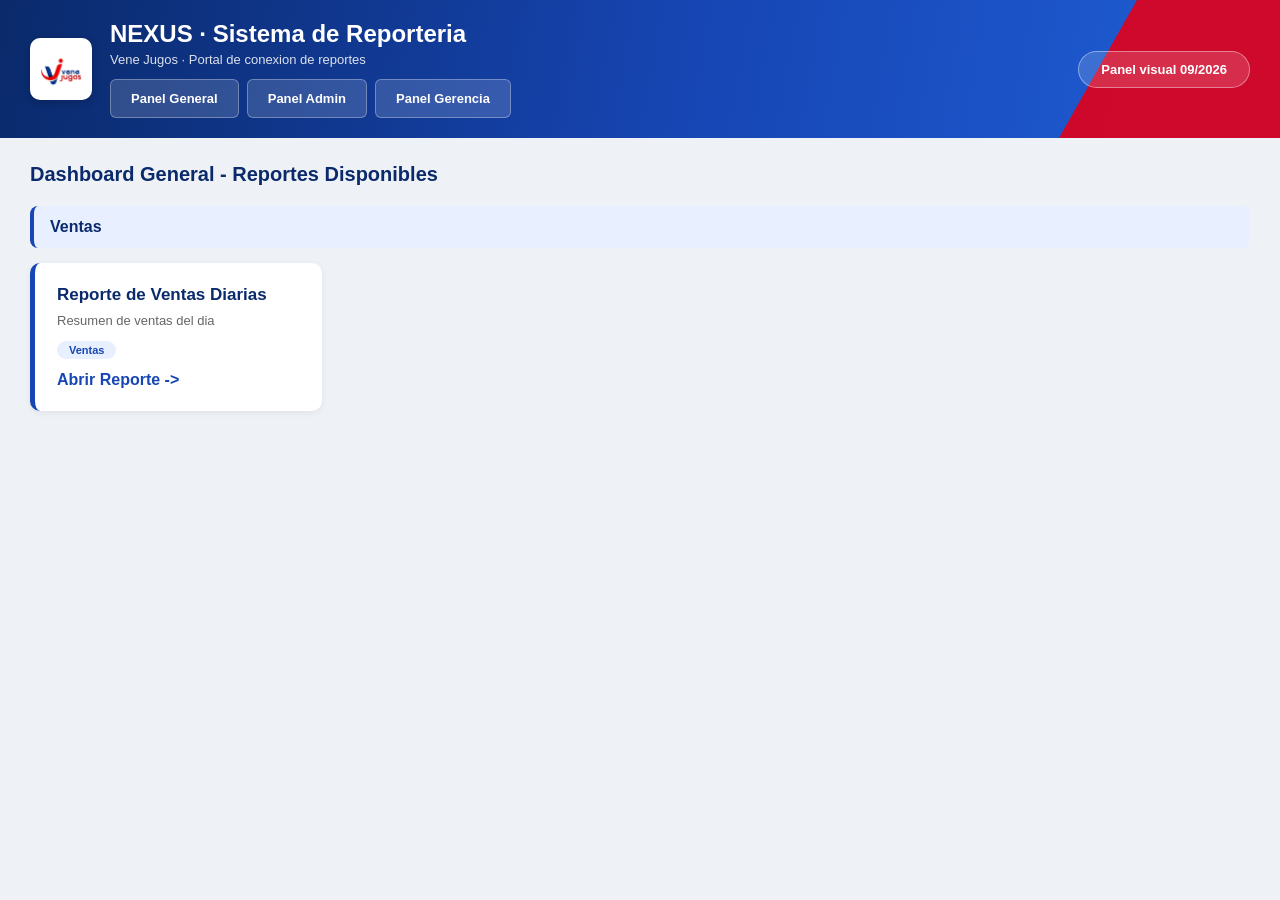
==== index.html @ 29fba436 "Arreglar nombres y restaurar dataset" ====
<!DOCTYPE html>
<html lang="es">
<head>
    <meta charset="UTF-8">
    <meta name="viewport" content="width=device-width, initial-scale=1.0">
    <title>NEXUS - Sistema de Reporteria</title>
    <style>
        * { margin: 0; padding: 0; box-sizing: border-box; }

        body {
            font-family: 'Segoe UI', Tahoma, Geneva, Verdana, sans-serif;
            background: #eef1f5;
            min-height: 100vh;
        }

        .container { max-width: 1400px; margin: 0 auto; padding-bottom: 40px; }

        /* HEADER */
        header {
            background: linear-gradient(100deg, #0a2a6b 0%, #1746b5 55%, #1f5fd6 100%);
            padding: 20px 30px;
            display: flex;
            justify-content: space-between;
            align-items: center;
            position: relative;
            overflow: hidden;
        }
        header::after {
            content: "";
            position: absolute;
            right: 0; top: 0; bottom: 0;
            width: 260px;
            background: #e2001a;
            clip-path: polygon(45% 0, 100% 0, 100% 100%, 15% 100%);
            opacity: 0.9;
        }
        .header-left { display: flex; align-items: center; gap: 18px; z-index: 2; }
        .logo-box {
            background: white;
            border-radius: 10px;
            padding: 8px;
            width: 62px; height: 62px;
            display: flex; align-items: center; justify-content: center;
            box-shadow: 0 2px 8px rgba(0,0,0,0.2);
        }
        .logo-box img { width: 100%; height: 100%; object-fit: contain; }
        .header-titles h1 { color: white; font-size: 24px; font-weight: 700; margin: 0; }
        .header-titles .subtitle { color: rgba(255,255,255,0.85); font-size: 13px; margin-top: 4px; }
        .panel-badge {
            background: rgba(255,255,255,0.15);
            border: 1px solid rgba(255,255,255,0.4);
            color: white;
            padding: 10px 22px;
            border-radius: 25px;
            font-size: 13px;
            font-weight: 600;
            z-index: 2;
            white-space: nowrap;
        }
        .header-nav { display: flex; gap: 8px; z-index: 2; margin-top: 12px; }

        button {
            padding: 11px 20px; border: none; border-radius: 6px;
            cursor: pointer; font-size: 13px; font-weight: 600;
            transition: all 0.25s ease;
        }
        .btn-nav { background: rgba(255,255,255,0.15); color: white; border: 1px solid rgba(255,255,255,0.3); }
        .btn-nav:hover { background: rgba(255,255,255,0.28); }
        .btn-primary { background: #1746b5; color: white; }
        .btn-primary:hover { background: #0f3488; }
        .btn-outline { background: white; color: #1746b5; border: 1px solid #1746b5; }
        .btn-outline:hover { background: #f0f4ff; }
        .btn-danger { background: #e2001a; color: white; }
        .btn-danger:hover { background: #b80016; }
        .btn-success { background: #27ae60; color: white; }
        .btn-success:hover { background: #229954; }
        .btn-small { padding: 6px 12px; font-size: 12px; }
        .btn-logout { background: #e2001a; color: white; display: none; }

        /* MODALES */
        .modal-overlay {
            display: none; position: fixed; inset: 0;
            background: rgba(0,0,0,0.7); z-index: 1000;
            justify-content: center; align-items: center;
        }
        .modal-overlay.active { display: flex; }
        .modal {
            background: white; padding: 40px; border-radius: 12px;
            box-shadow: 0 10px 40px rgba(0,0,0,0.3);
            width: 100%; max-width: 400px;
        }
        .modal h2 { color: #0a2a6b; margin-bottom: 20px; text-align: center; }
        .form-group { margin-bottom: 18px; }
        .form-group label { display: block; margin-bottom: 8px; color: #555; font-weight: 600; font-size: 14px; }
        .form-group input, .form-group select {
            width: 100%; padding: 12px; border: 1px solid #ddd;
            border-radius: 6px; font-size: 14px;
        }
        .form-group input:focus, .form-group select:focus {
            outline: none; border-color: #1746b5;
            box-shadow: 0 0 0 3px rgba(23,70,181,0.1);
        }
        .modal-buttons { display: flex; gap: 10px; margin-top: 25px; }
        .modal-buttons button { flex: 1; }

        /* PANELES */
        .panel { display: none; padding: 25px 30px; }
        .panel.active { display: block; }
        .panel-title { font-size: 20px; color: #0a2a6b; margin-bottom: 20px; font-weight: 700; }

        /* FILTROS KPI */
        .kpi-controls {
            background: white; padding: 18px 20px; border-radius: 10px;
            display: flex; gap: 15px; align-items: flex-end; flex-wrap: wrap;
            box-shadow: 0 2px 6px rgba(0,0,0,0.06); margin-bottom: 22px;
        }
        .kpi-control-group { display: flex; flex-direction: column; gap: 6px; }
        .kpi-control-group label { font-weight: 600; color: #555; font-size: 12px; }
        .kpi-control-group select {
            padding: 10px 15px; border: 1px solid #ddd; border-radius: 6px;
            background: white; cursor: pointer; min-width: 160px;
        }
        .kpi-controls .spacer { flex: 1; }
        .kpi-timestamp { color: #999; font-size: 12px; align-self: center; }

        /* KPI CARDS */
        .kpi-metrics-grid {
            display: grid; grid-template-columns: repeat(4, 1fr);
            gap: 18px; margin-bottom: 22px;
        }
        .kpi-card {
            background: white; border-left: 5px solid #1746b5;
            padding: 20px; border-radius: 10px;
            box-shadow: 0 2px 6px rgba(0,0,0,0.06);
        }
        .kpi-card.red { border-left-color: #e2001a; }
        .kpi-card.yellow { border-left-color: #f4a200; }
        .kpi-card.green { border-left-color: #27ae60; }
        .kpi-label { font-size: 12px; color: #666; margin-bottom: 8px; font-weight: 600; }
        .kpi-value { font-size: 30px; font-weight: 700; color: #0a2a6b; margin-bottom: 8px; }
        .kpi-value small { font-size: 15px; font-weight: 600; color: #888; }
        .kpi-card.red .kpi-value { color: #e2001a; }
        .kpi-card.yellow .kpi-value { color: #f4a200; }
        .kpi-card.green .kpi-value { color: #27ae60; }
        .kpi-progress { width: 100%; height: 6px; background: #eee; border-radius: 3px; margin: 6px 0 12px; overflow: hidden; }
        .kpi-progress-bar { height: 100%; border-radius: 3px; }
        .kpi-detail { font-size: 12px; color: #666; margin: 3px 0; }
        .kpi-detail b { color: #333; }

        /* SECCION BREAKDOWN */
        .section-box {
            background: white; padding: 22px; border-radius: 10px;
            box-shadow: 0 2px 6px rgba(0,0,0,0.06); margin-bottom: 22px;
        }
        .section-box h3 { color: #0a2a6b; margin-bottom: 4px; font-size: 18px; }
        .section-box .section-sub { color: #888; font-size: 12px; margin-bottom: 20px; }
        .breakdown-grid { display: grid; grid-template-columns: repeat(3, 1fr); gap: 18px; }
        .breakdown-card { border-left: 5px solid #1746b5; padding: 18px; background: #f9fafb; border-radius: 8px; }
        .breakdown-card.red { border-left-color: #e2001a; }
        .breakdown-card.yellow { border-left-color: #f4a200; }
        .breakdown-title { font-size: 13px; font-weight: 700; color: #444; margin-bottom: 10px; }
        .breakdown-number { font-size: 26px; font-weight: 700; color: #0a2a6b; }
        .breakdown-card.red .breakdown-number { color: #e2001a; }
        .breakdown-card.yellow .breakdown-number { color: #f4a200; }
        .breakdown-number small { font-size: 13px; color: #888; font-weight: 600; }
        .breakdown-detail { font-size: 12px; color: #666; margin-top: 6px; }

        /* CHARTS */
        .charts-row { display: grid; grid-template-columns: 1fr 1fr; gap: 22px; margin-bottom: 22px; }
        .chart-box { background: white; padding: 22px; border-radius: 10px; box-shadow: 0 2px 6px rgba(0,0,0,0.06); }
        .chart-box h3 { color: #0a2a6b; font-size: 16px; margin-bottom: 4px; }
        .chart-box .chart-sub { color: #888; font-size: 12px; margin-bottom: 16px; }
        .chart-canvas-wrap { position: relative; height: 300px; }

        /* REPORT CARDS */
        .category-section { margin-bottom: 30px; }
        .category-title {
            color: #0a2a6b; padding: 12px 16px; border-radius: 8px;
            margin-bottom: 15px; font-size: 16px; font-weight: 700;
            background: #e8f0ff; border-left: 4px solid #1746b5;
        }
        .reports-grid { display: grid; grid-template-columns: repeat(auto-fill, minmax(260px, 1fr)); gap: 18px; }
        .report-card {
            background: white; border-radius: 10px; padding: 22px;
            box-shadow: 0 2px 6px rgba(0,0,0,0.06); transition: all 0.3s ease;
            border-left: 5px solid #1746b5;
        }
        .report-card:hover { transform: translateY(-4px); box-shadow: 0 8px 16px rgba(0,0,0,0.12); }
        .report-card h3 { color: #0a2a6b; margin-bottom: 8px; font-size: 17px; }
        .report-card p { color: #666; font-size: 13px; margin-bottom: 12px; }
        .report-card .category {
            display: inline-block; background: #e8f0ff; padding: 3px 12px;
            border-radius: 20px; font-size: 11px; color: #1746b5; margin-bottom: 12px; font-weight: 600;
        }
        .report-card a { display: inline-block; color: #1746b5; text-decoration: none; font-weight: 600; }
        .report-card a:hover { color: #e2001a; }

        /* ADMIN FORM & TABLE */
        .tabs { display: flex; gap: 8px; margin-bottom: 25px; border-bottom: 2px solid #e0e0e0; }
        .tab-button {
            padding: 12px 20px; background: none; border: none;
            border-bottom: 3px solid transparent; cursor: pointer;
            font-size: 14px; font-weight: 600; color: #666;
        }
        .tab-button.active { color: #1746b5; border-bottom-color: #1746b5; }
        .tab-content { display: none; }
        .tab-content.active { display: block; }
        .admin-form { background: white; padding: 28px; border-radius: 10px; box-shadow: 0 2px 6px rgba(0,0,0,0.06); }
        .admin-form h3 { color: #0a2a6b; margin-bottom: 20px; font-size: 19px; }
        .form-row { display: grid; grid-template-columns: repeat(auto-fit, minmax(240px, 1fr)); gap: 18px; margin-bottom: 18px; }
        .form-group.full { grid-column: 1 / -1; }
        .reports-table { background: white; border-radius: 10px; overflow: hidden; box-shadow: 0 2px 6px rgba(0,0,0,0.06); }
        table { width: 100%; border-collapse: collapse; }
        th { background: #f8f9fa; padding: 14px; text-align: left; font-weight: 600; color: #333; border-bottom: 2px solid #eee; font-size: 13px; }
        td { padding: 14px; border-bottom: 1px solid #eee; color: #666; font-size: 13px; }
        tr:hover { background: #f8f9fa; }
        .action-buttons { display: flex; gap: 8px; }

        /* ALERT */
        .alert { padding: 14px 18px; border-radius: 6px; margin-bottom: 18px; display: none; }
        .alert.show { display: block; }
        .alert-success { background: #d4edda; color: #155724; border: 1px solid #c3e6cb; }
        .alert-error { background: #f8d7da; color: #721c24; border: 1px solid #f5c6cb; }

        .empty-state { text-align: center; padding: 50px 20px; color: #888; }

        /* RESPONSIVE */
        @media (max-width: 1000px) {
            .kpi-metrics-grid { grid-template-columns: repeat(2, 1fr); }
            .charts-row { grid-template-columns: 1fr; }
            .breakdown-grid { grid-template-columns: 1fr; }
        }
        @media (max-width: 768px) {
            header { flex-direction: column; gap: 15px; align-items: flex-start; }
            header::after { display: none; }
            .kpi-metrics-grid { grid-template-columns: 1fr; }
            .panel { padding: 15px; }
            .header-nav { flex-wrap: wrap; }
        }
    </style>
    <link rel="manifest" href="manifest.json">
    <meta name="theme-color" content="#1d4ed8">
    <link rel="apple-touch-icon" href="icon-180.png">
    <meta name="apple-mobile-web-app-capable" content="yes">
    <meta name="mobile-web-app-capable" content="yes">
    <meta name="apple-mobile-web-app-title" content="NEXUS">
    <meta name="apple-mobile-web-app-status-bar-style" content="default">
</head>
<body>
    <div class="container">
        <!-- HEADER -->
        <header>
            <div class="header-left">
                <div class="logo-box">
                    <img src="[data-uri]" alt="Logo Vene Jugos">
                </div>
                <div class="header-titles">
                    <h1>NEXUS &middot; Sistema de Reporteria</h1>
                    <div class="subtitle">Vene Jugos &middot; Portal de conexion de reportes</div>
                    <div class="header-nav">
                        <button class="btn-nav" id="btnGeneralPanel">Panel General</button>
                        <button class="btn-nav" id="btnAdminLogin">Panel Admin</button>
                        <button class="btn-nav" id="btnGerenciaLogin">Panel Gerencia</button>
                        <button class="btn-logout" id="btnLogout">Cerrar Sesion</button>
                    </div>
                </div>
            </div>
            <div class="panel-badge" id="panelBadge">Panel visual 09/2026</div>
        </header>

        <!-- PANEL GENERAL -->
        <div id="panelGeneral" class="panel active">
            <div class="panel-title">Dashboard General - Reportes Disponibles</div>
            <div id="generalDashboard"></div>
        </div>

        <!-- PANEL ADMINISTRATIVO -->
        <div id="panelAdmin" class="panel">
            <div class="panel-title">Panel Administrativo</div>
            <div id="adminAlert" class="alert"></div>

            <div class="tabs">
                <button class="tab-button active" onclick="switchTab('tabAgregarReporte')">Agregar Reporte</button>
                <button class="tab-button" onclick="switchTab('tabGestionarReportes')">Gestionar Reportes</button>
                <button class="tab-button" onclick="switchTab('tabSync')">Publicar en GitHub</button>
            </div>

            <div id="tabAgregarReporte" class="tab-content active">
                <div class="admin-form">
                    <h3>Agregar Nuevo Reporte</h3>
                    <form id="formAgregarReporte">
                        <div class="form-row">
                            <div class="form-group">
                                <label for="reportNombre">Nombre del Reporte (boton)</label>
                                <input type="text" id="reportNombre" placeholder="Ej: Reporte de Ventas Mensuales" required>
                            </div>
                            <div class="form-group">
                                <label for="reportCategoria">Segmentacion / Categoria</label>
                                <input type="text" id="reportCategoria" placeholder="Ej: Ventas, Finanzas, Operaciones">
                            </div>
                        </div>
                        <div class="form-row">
                            <div class="form-group">
                                <label for="reportUrl">URL / Enlace</label>
                                <input type="url" id="reportUrl" placeholder="https://ejemplo.com/reporte" required>
                            </div>
                            <div class="form-group">
                                <label for="reportAcceso">Nivel de Acceso</label>
                                <select id="reportAcceso" required>
                                    <option value="">Seleccionar...</option>
                                    <option value="publico">Publico</option>
                                    <option value="gerencia">Gerencia</option>
                                    <option value="admin">Admin</option>
                                </select>
                            </div>
                        </div>
                        <div class="form-group full">
                            <label for="reportDescripcion">Descripcion</label>
                            <input type="text" id="reportDescripcion" placeholder="Descripcion breve del reporte">
                        </div>
                        <button type="submit" class="btn-success">Agregar Reporte</button>
                    </form>
                </div>
            </div>

            <div id="tabGestionarReportes" class="tab-content">
                <div class="reports-table">
                    <table id="tablaReportes">
                        <thead>
                            <tr><th>Nombre</th><th>Categoria</th><th>Acceso</th><th>Descripcion</th><th>Acciones</th></tr>
                        </thead>
                        <tbody id="tablaReportesBody"></tbody>
                    </table>
                </div>
            </div>

            <!-- PUBLICAR EN GITHUB -->
            <div id="tabSync" class="tab-content">
                <div class="admin-form">
                    <h3>Publicar en GitHub</h3>
                    <p style="color:#666;font-size:13px;margin-bottom:20px;">
                        Escribe el archivo <code>dataset.json</code> en el repositorio para que todo el equipo vea los reportes actualizados al abrir el portal.
                    </p>

                    <div class="form-row">
                        <div class="form-group">
                            <label for="ghRepo">Repositorio</label>
                            <input type="text" id="ghRepo" placeholder="usuario/repositorio">
                        </div>
                        <div class="form-group">
                            <label for="ghBranch">Rama</label>
                            <input type="text" id="ghBranch" placeholder="main" value="main">
                        </div>
                        <div class="form-group">
                            <label for="ghPath">Ruta del archivo</label>
                            <input type="text" id="ghPath" placeholder="dataset.json" value="dataset.json">
                        </div>
                        <div class="form-group">
                            <label for="ghToken">Token de acceso</label>
                            <input type="password" id="ghToken" placeholder="github_pat_...">
                        </div>
                    </div>

                    <div style="display:flex;gap:10px;flex-wrap:wrap;margin-top:6px;">
                        <button class="btn-primary" onclick="guardarConexion()">Guardar conexion</button>
                        <button class="btn-danger" onclick="publicarAhora()">Publicar dataset.json</button>
                        <button class="btn-outline" onclick="probarConexion()">Probar conexion</button>
                        <button class="btn-outline" onclick="olvidarToken()">Olvidar token</button>
                    </div>

                    <div style="margin-top:20px;padding:16px 18px;background:#0a2a6b;border-radius:8px;">
                        <b id="ghEstado" style="color:#fff;font-family:monospace;font-size:13px;">Sin conexion configurada.</b>
                    </div>

                    <p style="margin-top:18px;color:#666;font-size:12px;line-height:1.6;">
                        Usa un <b>token de acceso personal de alcance fino</b>, limitado a este repositorio y con permiso
                        <b>Contents: Read and write</b>. El token se guarda solo en este navegador y nunca viaja al portal;
                        puedes revocarlo en cualquier momento desde GitHub. Si el repositorio es publico, cualquiera puede ver el
                        <code>dataset.json</code> publicado.
                    </p>
                </div>
            </div>

        </div>

        <!-- PANEL GERENCIA -->
        <div id="panelGerencia" class="panel">
            <div class="panel-title">Panel de Gerencia y Administracion</div>
            <div id="gerenciaAlert" class="alert"></div>
            <div class="tabs">
                <button class="tab-button active" onclick="switchTab('tabReportesGerencia')">Reportes Gerenciales</button>
                <button class="tab-button" onclick="switchTab('tabConfigGerencia')">Configuracion</button>
            </div>
            <div id="tabReportesGerencia" class="tab-content active">
                <div id="gerenciaDashboard"></div>
            </div>
            <div id="tabConfigGerencia" class="tab-content">
                <div class="admin-form">
                    <h3>Configuracion de Contrasenas</h3>
                    <div class="form-group full">
                        <label for="passwordGerencia">Cambiar Contrasena de Gerencia</label>
                        <input type="password" id="passwordGerencia" placeholder="Nueva contrasena">
                    </div>
                    <div class="form-group full">
                        <label for="passwordAdmin">Cambiar Contrasena de Admin</label>
                        <input type="password" id="passwordAdmin" placeholder="Nueva contrasena">
                    </div>
                    <button class="btn-success" onclick="actualizarPasswords()">Guardar Cambios</button>
                </div>
            </div>
        </div>
    </div>

    <!-- MODAL ADMIN -->
    <div id="authModalAdmin" class="modal-overlay">
        <div class="modal">
            <h2>Acceso Panel Administrativo</h2>
            <form onsubmit="autenticarAdmin(event)">
                <div class="form-group">
                    <label for="passAdmin">Contrasena</label>
                    <input type="password" id="passAdmin" placeholder="Ingrese contrasena" required autofocus>
                </div>
                <div class="modal-buttons">
                    <button type="button" class="btn-outline" onclick="cerrarModal('authModalAdmin')">Cancelar</button>
                    <button type="submit" class="btn-primary">Acceder</button>
                </div>
            </form>
        </div>
    </div>

    <!-- MODAL GERENCIA -->
    <div id="authModalGerencia" class="modal-overlay">
        <div class="modal">
            <h2>Acceso Panel de Gerencia</h2>
            <form onsubmit="autenticarGerencia(event)">
                <div class="form-group">
                    <label for="passGerencia">Contrasena</label>
                    <input type="password" id="passGerencia" placeholder="Ingrese contrasena" required autofocus>
                </div>
                <div class="modal-buttons">
                    <button type="button" class="btn-outline" onclick="cerrarModal('authModalGerencia')">Cancelar</button>
                    <button type="submit" class="btn-primary">Acceder</button>
                </div>
            </form>
        </div>
    </div>

    <script>
        const CONFIG = { passwordAdmin: 'Digimarket2026', passwordGerencia: 'Digimarket2026' };
        const REPORTES_DEFAULT = [
            { id: 1, nombre: 'Reporte de Ventas Diarias', categoria: 'Ventas', url: 'https://ejemplo.com/ventas-diarias', acceso: 'publico', descripcion: 'Resumen de ventas del dia' },
            { id: 2, nombre: 'Dashboard de Finanzas', categoria: 'Finanzas', url: 'https://ejemplo.com/finanzas', acceso: 'gerencia', descripcion: 'Estado financiero general' },
            { id: 3, nombre: 'Reporte de Operaciones', categoria: 'Operaciones', url: 'https://ejemplo.com/operaciones', acceso: 'admin', descripcion: 'Detalle operacional' }
        ];

        /* ==========================================================
           PUBLICAR EN GITHUB (dataset.json)
           Los reportes se guardan en un archivo dataset.json dentro del repo.
           - Lectura: cualquier dispositivo carga dataset.json (repo publico, sin token).
           - Escritura: el admin usa un Personal Access Token (fine-grained) con
             permiso Contents: Read and write. El token se guarda SOLO en su navegador.
           Puedes rellenar GH.repo / GH.branch / GH.path una vez y subir el archivo.
           ========================================================== */
        const GH = {
            repo: 'Venejugosserver/NEXUS',   // formato usuario/repositorio
            branch: 'main',
            path: 'dataset.json'
        };

        let reportes = [];
        let usuarioActual = null;
        let ghToken = '';        // token de escritura (solo en el navegador del admin)
        let ghConfigurado = false;

        document.addEventListener('DOMContentLoaded', function() {
            cargarConfiguracion();
            cargarGitHubLocal();
            inicializar();
            document.getElementById('btnGeneralPanel').addEventListener('click', () => mostrarPanel('panelGeneral'));
            document.getElementById('btnAdminLogin').addEventListener('click', () => abrirModal('authModalAdmin'));
            document.getElementById('btnGerenciaLogin').addEventListener('click', () => abrirModal('authModalGerencia'));
            document.getElementById('btnLogout').addEventListener('click', logout);
            document.getElementById('formAgregarReporte').addEventListener('submit', agregarReporte);
        });

        async function inicializar() {
            if (GH.repo) {
                ghConfigurado = true;
                const ok = await cargarDataset();
                if (!ok) cargarReportesLocal();
            } else {
                cargarReportesLocal();
            }
            renderizarPanelGeneral();
            actualizarTimestamp();
            actualizarEstadoGH();
        }

        // ---------- Almacenamiento local (respaldo/cache) ----------
        function cargarReportesLocal() {
            const s = localStorage.getItem('reportes_nexus');
            reportes = s ? JSON.parse(s) : REPORTES_DEFAULT;
            guardarReportesLocal();
        }
        function guardarReportesLocal() { localStorage.setItem('reportes_nexus', JSON.stringify(reportes)); }

        function cargarGitHubLocal() {
            const s = localStorage.getItem('github_nexus');
            if (s) {
                const d = JSON.parse(s);
                if (d.repo) GH.repo = d.repo;
                if (d.branch) GH.branch = d.branch;
                if (d.path) GH.path = d.path;
                if (d.token) ghToken = d.token;
            }
        }
        function guardarGitHubLocal() {
            localStorage.setItem('github_nexus', JSON.stringify({ repo: GH.repo, branch: GH.branch, path: GH.path, token: ghToken }));
        }

        // ---------- Helpers base64 UTF-8 ----------
        function b64EncodeUnicode(str) { return btoa(unescape(encodeURIComponent(str))); }
        function b64DecodeUnicode(str) { return decodeURIComponent(escape(atob(str.replace(/\s/g, '')))); }

        // ---------- Interprete de errores ----------
        function hintDeError(msg) {
            msg = String(msg || '');
            if (/failed to fetch|networkerror|load failed|typeerror/i.test(msg)) {
                if (location.protocol === 'file:') {
                    return 'Estas abriendo el archivo directamente (file://). GitHub bloquea eso. Abrelo desde la direccion web github.io.';
                }
                return 'Error de red. Revisa: (1) tu conexion a internet, (2) desactiva bloqueadores/extensiones o usa una ventana de incognito, (3) que no estes en una red que bloquee GitHub.';
            }
            if (/\b401\b/.test(msg)) return 'Token invalido o vencido. Genera uno nuevo en GitHub.';
            if (/\b403\b/.test(msg)) return 'Sin permiso. El token necesita Contents: Read and write en este repositorio.';
            if (/\b404\b/.test(msg)) return 'No se encontro el repositorio, la rama o la ruta. Revisa que esten escritos igual (mayusculas incluidas).';
            if (/\b409\b|\b422\b/.test(msg)) return 'Conflicto al guardar. Intenta de nuevo.';
            return '';
        }

        let ultimoError = '';

        // ---------- Lectura de dataset.json ----------
        async function cargarDataset() {
            ultimoError = '';
            // Intento 1: API de GitHub (datos siempre frescos)
            try {
                const url = 'https://api.github.com/repos/' + GH.repo + '/contents/' + GH.path + '?ref=' + GH.branch + '&t=' + Date.now();
                const headers = { 'Accept': 'application/vnd.github+json' };
                if (ghToken) headers['Authorization'] = 'Bearer ' + ghToken;
                const resp = await fetch(url, { headers });
                if (resp.status === 404) { reportes = REPORTES_DEFAULT; guardarReportesLocal(); return true; }
                if (!resp.ok) throw new Error('HTTP ' + resp.status);
                const data = await resp.json();
                const parsed = JSON.parse(b64DecodeUnicode(data.content));
                reportes = Array.isArray(parsed) ? parsed : (parsed.reportes || []);
                guardarReportesLocal();
                return true;
            } catch (err) {
                ultimoError = err.message;
                console.error('API GitHub fallo, intentando raw...', err);
            }
            // Intento 2 (respaldo): URL raw publica, sin token
            try {
                const raw = 'https://raw.githubusercontent.com/' + GH.repo + '/' + GH.branch + '/' + GH.path + '?t=' + Date.now();
                const resp = await fetch(raw);
                if (resp.status === 404) { reportes = REPORTES_DEFAULT; guardarReportesLocal(); return true; }
                if (!resp.ok) throw new Error('HTTP ' + resp.status);
                const parsed = await resp.json();
                reportes = Array.isArray(parsed) ? parsed : (parsed.reportes || []);
                guardarReportesLocal();
                ultimoError = '';
                return true;
            } catch (err) {
                ultimoError = err.message;
                console.error('Raw tambien fallo:', err);
                return false;
            }
        }

        // ---------- Obtener SHA actual (necesario para actualizar) ----------
        async function obtenerSha() {
            try {
                const url = 'https://api.github.com/repos/' + GH.repo + '/contents/' + GH.path + '?ref=' + GH.branch + '&t=' + Date.now();
                const resp = await fetch(url, { headers: { 'Authorization': 'Bearer ' + ghToken, 'Accept': 'application/vnd.github+json' } });
                if (resp.status === 404) return null; // no existe todavia
                if (!resp.ok) throw new Error('HTTP ' + resp.status);
                const data = await resp.json();
                return data.sha;
            } catch (err) { return null; }
        }

        // ---------- Publicar dataset.json ----------
        async function publicarDataset() {
            if (!GH.repo || !ghToken) {
                mostrarAlerta('adminAlert', 'Configura el repositorio y el token antes de publicar', 'error');
                return false;
            }
            try {
                const sha = await obtenerSha();
                const body = {
                    message: 'Actualizar dataset.json desde NEXUS - ' + new Date().toLocaleString('es-VE'),
                    content: b64EncodeUnicode(JSON.stringify(reportes, null, 2)),
                    branch: GH.branch
                };
                if (sha) body.sha = sha;
                const resp = await fetch('https://api.github.com/repos/' + GH.repo + '/contents/' + GH.path, {
                    method: 'PUT',
                    headers: { 'Authorization': 'Bearer ' + ghToken, 'Accept': 'application/vnd.github+json', 'Content-Type': 'application/json' },
                    body: JSON.stringify(body)
                });
                if (!resp.ok) {
                    const e = await resp.json().catch(() => ({}));
                    throw new Error('HTTP ' + resp.status + (e.message ? ' - ' + e.message : ''));
                }
                return true;
            } catch (err) {
                console.error('Error al publicar dataset.json:', err);
                const hint = hintDeError(err.message);
                mostrarAlerta('adminAlert', 'No se pudo publicar: ' + err.message + (hint ? '. ' + hint : ''), 'error');
                return false;
            }
        }

        // guardarReportes: guarda local SIEMPRE y publica en GitHub si hay token
        async function guardarReportes() {
            guardarReportesLocal();
            if (ghConfigurado && ghToken) {
                const ok = await publicarDataset();
                if (ok) mostrarAlerta('adminAlert', 'Guardado y publicado en GitHub. Todo el equipo vera el cambio', 'success');
                else mostrarAlerta('adminAlert', 'Guardado local OK, pero fallo la publicacion en GitHub', 'error');
            }
        }
        function cargarConfiguracion() {
            const s = localStorage.getItem('config_nexus');
            if (s) Object.assign(CONFIG, JSON.parse(s));
        }
        function guardarConfiguracion() { localStorage.setItem('config_nexus', JSON.stringify(CONFIG)); }

        function autenticarAdmin(e) {
            e.preventDefault();
            if (document.getElementById('passAdmin').value === CONFIG.passwordAdmin) {
                usuarioActual = 'admin'; cerrarModal('authModalAdmin'); mostrarPanel('panelAdmin');
                renderizarPanelAdmin();
                mostrarAlerta('adminAlert', 'Bienvenido a NEXUS - Panel Administrativo', 'success');
                document.getElementById('passAdmin').value = '';
            } else { mostrarAlerta('adminAlert', 'Contrasena incorrecta', 'error'); }
        }
        function autenticarGerencia(e) {
            e.preventDefault();
            if (document.getElementById('passGerencia').value === CONFIG.passwordGerencia) {
                usuarioActual = 'gerencia'; cerrarModal('authModalGerencia'); mostrarPanel('panelGerencia');
                renderizarPanelGerencia();
                mostrarAlerta('gerenciaAlert', 'Bienvenido a NEXUS - Panel de Gerencia', 'success');
                document.getElementById('passGerencia').value = '';
            } else { mostrarAlerta('gerenciaAlert', 'Contrasena incorrecta', 'error'); }
        }
        function logout() {
            usuarioActual = null;
            document.getElementById('btnLogout').style.display = 'none';
            mostrarPanel('panelGeneral'); renderizarPanelGeneral();
        }

        function mostrarPanel(id) {
            document.querySelectorAll('.panel').forEach(p => p.classList.remove('active'));
            document.getElementById(id).classList.add('active');
            document.getElementById('btnLogout').style.display = (id === 'panelGeneral') ? 'none' : 'inline-block';
            if (id === 'panelGeneral') usuarioActual = null;
        }
        function switchTab(id) {
            const parent = document.getElementById(id).parentElement;
            parent.querySelectorAll('.tab-content').forEach(t => t.classList.remove('active'));
            parent.querySelectorAll('.tab-button').forEach(b => b.classList.remove('active'));
            document.getElementById(id).classList.add('active');
            event.target.classList.add('active');
        }
        function abrirModal(id) { document.getElementById(id).classList.add('active'); }
        function cerrarModal(id) { document.getElementById(id).classList.remove('active'); }
        function mostrarAlerta(id, msg, tipo) {
            const a = document.getElementById(id);
            a.textContent = msg; a.className = 'alert show alert-' + tipo;
            setTimeout(() => a.classList.remove('show'), 3000);
        }
        function actualizarTimestamp() {
            const el = document.getElementById('kpiTimestamp');
            if (el) el.textContent = 'Datos cargados - ' + new Date().toLocaleString('es-VE');
        }

        // ---------- Panel de Publicar en GitHub (UI) ----------
        function actualizarEstadoGH() {
            const badge = document.getElementById('ghEstado');
            if (!badge) return;
            if (location.protocol === 'file:') {
                badge.textContent = 'ATENCION: abriste el archivo local (file://). GitHub no funcionara asi. Abre el portal desde la direccion web github.io.';
                badge.style.color = '#FFB0B0';
                return;
            }
            if (!GH.repo) {
                badge.textContent = 'Sin conexion configurada.';
                badge.style.color = '#ffffff';
            } else if (ghToken) {
                badge.textContent = 'Conectado a ' + GH.repo + ' (' + GH.branch + '/' + GH.path + ') - lectura y escritura';
                badge.style.color = '#7CFC9B';
            } else {
                badge.textContent = 'Conectado a ' + GH.repo + ' - solo lectura (falta token para publicar)';
                badge.style.color = '#FFD37A';
            }
            const r = document.getElementById('ghRepo');
            const b = document.getElementById('ghBranch');
            const p = document.getElementById('ghPath');
            const t = document.getElementById('ghToken');
            if (r) r.value = GH.repo;
            if (b) b.value = GH.branch;
            if (p) p.value = GH.path;
            if (t) t.value = ghToken;
        }

        function guardarConexion() {
            GH.repo = document.getElementById('ghRepo').value.trim();
            GH.branch = document.getElementById('ghBranch').value.trim() || 'main';
            GH.path = document.getElementById('ghPath').value.trim() || 'dataset.json';
            ghToken = document.getElementById('ghToken').value.trim();
            ghConfigurado = !!GH.repo;
            guardarGitHubLocal();
            actualizarEstadoGH();
            mostrarAlerta('adminAlert', 'Conexion guardada en este navegador', 'success');
        }

        function olvidarToken() {
            ghToken = '';
            const t = document.getElementById('ghToken');
            if (t) t.value = '';
            guardarGitHubLocal();
            actualizarEstadoGH();
            mostrarAlerta('adminAlert', 'Token eliminado de este navegador', 'success');
        }

        async function probarConexion() {
            guardarConexion();
            if (!GH.repo) { mostrarAlerta('adminAlert', 'Ingresa el repositorio (usuario/repositorio)', 'error'); return; }
            const ok = await cargarDataset();
            if (ok) {
                actualizarTablaReportes(); renderizarPanelGeneral();
                mostrarAlerta('adminAlert', 'Conexion OK. Se cargaron ' + reportes.length + ' reportes desde GitHub', 'success');
            } else {
                const hint = hintDeError(ultimoError);
                mostrarAlerta('adminAlert', 'No se pudo conectar (' + (ultimoError || 'error desconocido') + ')' + (hint ? '. ' + hint : ''), 'error');
            }
        }

        async function publicarAhora() {
            if (!GH.repo || !ghToken) { mostrarAlerta('adminAlert', 'Configura repositorio y token antes de publicar', 'error'); return; }
            guardarConexion();
            const ok = await publicarDataset();
            if (ok) mostrarAlerta('adminAlert', 'dataset.json publicado. Todo el equipo vera el mes actualizado', 'success');
        }

        function renderizarPanelGeneral() {
            const pub = reportes.filter(r => r.acceso === 'publico');
            document.getElementById('generalDashboard').innerHTML = generarHTML(pub) || '<div class="empty-state">No hay reportes publicos disponibles</div>';
        }
        function renderizarPanelAdmin() { renderizarPanelGeneral(); actualizarTablaReportes(); actualizarTimestamp(); actualizarEstadoGH(); }
        function renderizarPanelGerencia() {
            const g = reportes.filter(r => r.acceso === 'publico' || r.acceso === 'gerencia');
            document.getElementById('gerenciaDashboard').innerHTML = generarHTML(g) || '<div class="empty-state">No hay reportes disponibles</div>';
        }
        function generarHTML(lista) {
            const grupos = {};
            lista.forEach(r => { const c = r.categoria || 'Otros'; (grupos[c] = grupos[c] || []).push(r); });
            let html = '';
            Object.entries(grupos).forEach(([cat, items]) => {
                html += '<div class="category-section"><div class="category-title">' + cat + '</div><div class="reports-grid">';
                items.forEach(r => {
                    html += '<div class="report-card"><h3>' + r.nombre + '</h3><p>' + (r.descripcion || 'Sin descripcion') + '</p><span class="category">' + r.categoria + '</span><br><a href="' + r.url + '" target="_blank">Abrir Reporte -&gt;</a></div>';
                });
                html += '</div></div>';
            });
            return html;
        }
        function actualizarTablaReportes() {
            const tb = document.getElementById('tablaReportesBody');
            tb.innerHTML = '';
            reportes.forEach(r => {
                const tr = document.createElement('tr');
                tr.innerHTML = '<td><strong>' + r.nombre + '</strong></td><td>' + r.categoria + '</td><td><span class="category">' + r.acceso + '</span></td><td>' + r.descripcion + '</td><td><div class="action-buttons"><button class="btn-primary btn-small" onclick="editarReporte(' + r.id + ')">Editar</button><button class="btn-danger btn-small" onclick="eliminarReporte(' + r.id + ')">Eliminar</button></div></td>';
                tb.appendChild(tr);
            });
        }
        function agregarReporte(e) {
            e.preventDefault();
            reportes.push({
                id: Date.now(),
                nombre: document.getElementById('reportNombre').value,
                categoria: document.getElementById('reportCategoria').value,
                url: document.getElementById('reportUrl').value,
                acceso: document.getElementById('reportAcceso').value,
                descripcion: document.getElementById('reportDescripcion').value
            });
            guardarReportes();
            document.getElementById('formAgregarReporte').reset();
            mostrarAlerta('adminAlert', 'Reporte agregado exitosamente', 'success');
            actualizarTablaReportes(); renderizarPanelGeneral();
        }
        function editarReporte(id) {
            const r = reportes.find(x => x.id === id);
            if (!r) return;
            document.getElementById('reportNombre').value = r.nombre;
            document.getElementById('reportCategoria').value = r.categoria;
            document.getElementById('reportUrl').value = r.url;
            document.getElementById('reportAcceso').value = r.acceso;
            document.getElementById('reportDescripcion').value = r.descripcion;
            reportes = reportes.filter(x => x.id !== id);
            guardarReportes(); actualizarTablaReportes();
            switchTabDirect('tabAgregarReporte');
        }
        function switchTabDirect(id) {
            const parent = document.getElementById(id).parentElement;
            parent.querySelectorAll('.tab-content').forEach(t => t.classList.remove('active'));
            parent.querySelectorAll('.tab-button').forEach(b => b.classList.remove('active'));
            document.getElementById(id).classList.add('active');
            parent.querySelector('.tab-button').classList.add('active');
        }
        function eliminarReporte(id) {
            if (!confirm('Esta seguro de eliminar este reporte?')) return;
            reportes = reportes.filter(r => r.id !== id);
            guardarReportes();
            mostrarAlerta('adminAlert', 'Reporte eliminado', 'success');
            actualizarTablaReportes(); renderizarPanelGeneral();
        }
        function actualizarPasswords() {
            const g = document.getElementById('passwordGerencia').value;
            const a = document.getElementById('passwordAdmin').value;
            if (g) CONFIG.passwordGerencia = g;
            if (a) CONFIG.passwordAdmin = a;
            guardarConfiguracion();
            document.getElementById('passwordGerencia').value = '';
            document.getElementById('passwordAdmin').value = '';
            mostrarAlerta('gerenciaAlert', 'Contrasenas actualizadas', 'success');
        }
        function aplicarFiltrosKPI() {
            mostrarAlerta('adminAlert', 'Filtros aplicados: Zona ' + document.getElementById('kpiZona').value + ' - Vendedor ' + document.getElementById('kpiVendedor').value, 'success');
        }
        function verResumenKPI() {
            alert('RESUMEN KPI\n\nActivacion: 56,9%\nKilos del foco: 5.089,5 kg\nProyeccion: 7.997,8 kg\nCumplimiento: 41,3%');
        }
        function exportarPDF() { window.print(); }

    </script>
<script>
  if ('serviceWorker' in navigator) {
    window.addEventListener('load', () => navigator.serviceWorker.register('sw.js'));
  }
</script>
</body>
</html>
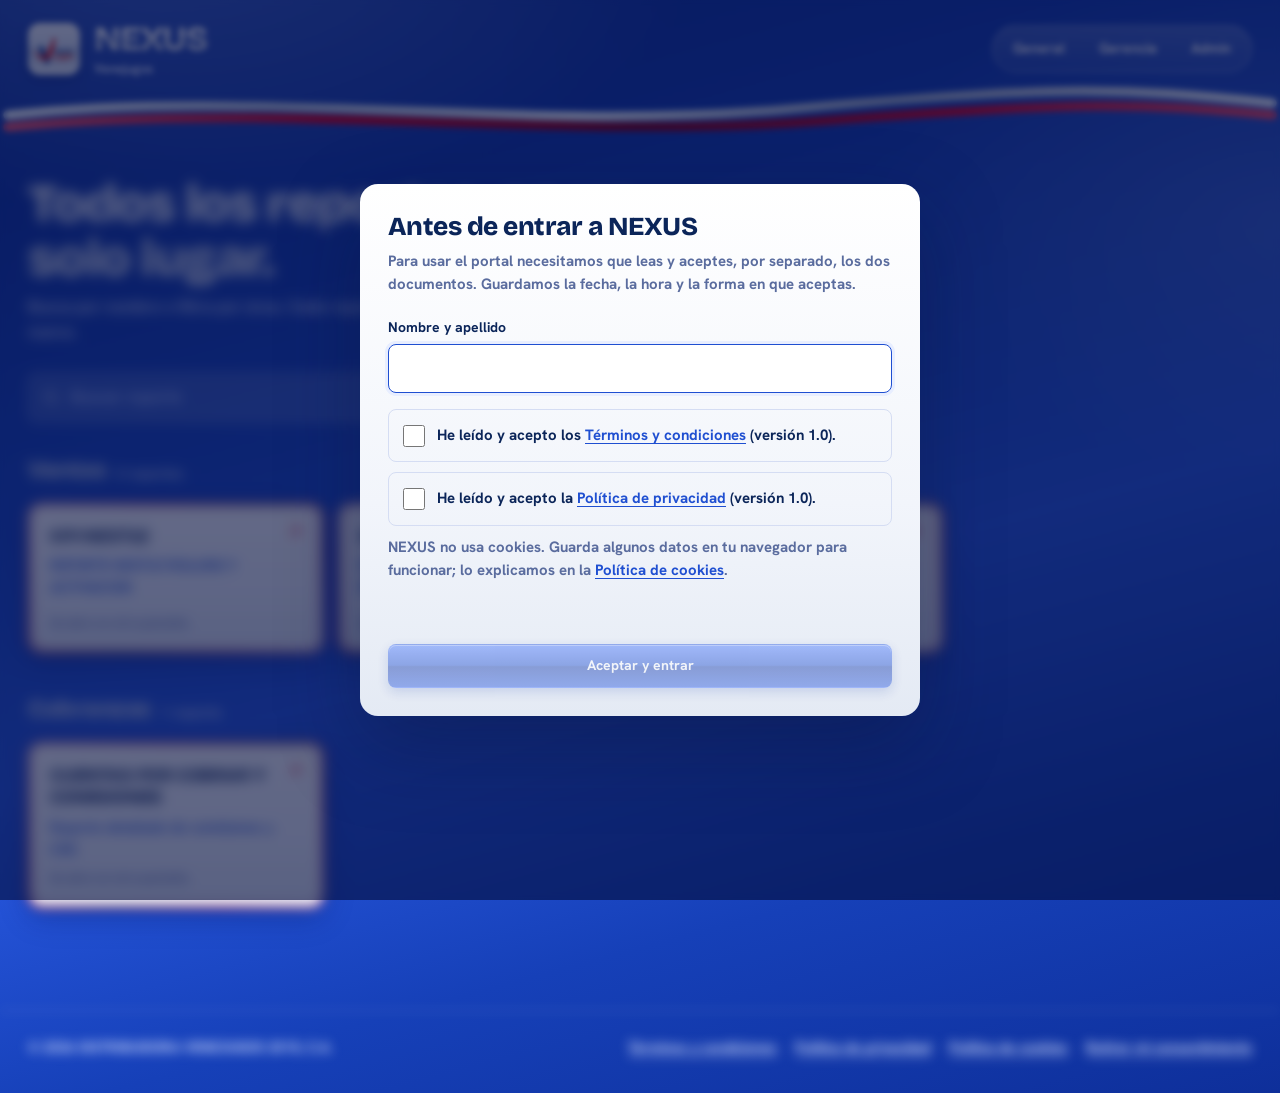
==== commit d956f925: "Add files via upload" ====
--- a/index.html
+++ b/index.html
@@ -1,855 +1,273 @@
 <!DOCTYPE html>
 <html lang="es">
 <head>
-    <meta charset="UTF-8">
-    <meta name="viewport" content="width=device-width, initial-scale=1.0">
-    <title>NEXUS - Sistema de Reporteria</title>
-    <style>
-        * { margin: 0; padding: 0; box-sizing: border-box; }
-
-        body {
-            font-family: 'Segoe UI', Tahoma, Geneva, Verdana, sans-serif;
-            background: #eef1f5;
-            min-height: 100vh;
-        }
-
-        .container { max-width: 1400px; margin: 0 auto; padding-bottom: 40px; }
-
-        /* HEADER */
-        header {
-            background: linear-gradient(100deg, #0a2a6b 0%, #1746b5 55%, #1f5fd6 100%);
-            padding: 20px 30px;
-            display: flex;
-            justify-content: space-between;
-            align-items: center;
-            position: relative;
-            overflow: hidden;
-        }
-        header::after {
-            content: "";
-            position: absolute;
-            right: 0; top: 0; bottom: 0;
-            width: 260px;
-            background: #e2001a;
-            clip-path: polygon(45% 0, 100% 0, 100% 100%, 15% 100%);
-            opacity: 0.9;
-        }
-        .header-left { display: flex; align-items: center; gap: 18px; z-index: 2; }
-        .logo-box {
-            background: white;
-            border-radius: 10px;
-            padding: 8px;
-            width: 62px; height: 62px;
-            display: flex; align-items: center; justify-content: center;
-            box-shadow: 0 2px 8px rgba(0,0,0,0.2);
-        }
-        .logo-box img { width: 100%; height: 100%; object-fit: contain; }
-        .header-titles h1 { color: white; font-size: 24px; font-weight: 700; margin: 0; }
-        .header-titles .subtitle { color: rgba(255,255,255,0.85); font-size: 13px; margin-top: 4px; }
-        .panel-badge {
-            background: rgba(255,255,255,0.15);
-            border: 1px solid rgba(255,255,255,0.4);
-            color: white;
-            padding: 10px 22px;
-            border-radius: 25px;
-            font-size: 13px;
-            font-weight: 600;
-            z-index: 2;
-            white-space: nowrap;
-        }
-        .header-nav { display: flex; gap: 8px; z-index: 2; margin-top: 12px; }
-
-        button {
-            padding: 11px 20px; border: none; border-radius: 6px;
-            cursor: pointer; font-size: 13px; font-weight: 600;
-            transition: all 0.25s ease;
-        }
-        .btn-nav { background: rgba(255,255,255,0.15); color: white; border: 1px solid rgba(255,255,255,0.3); }
-        .btn-nav:hover { background: rgba(255,255,255,0.28); }
-        .btn-primary { background: #1746b5; color: white; }
-        .btn-primary:hover { background: #0f3488; }
-        .btn-outline { background: white; color: #1746b5; border: 1px solid #1746b5; }
-        .btn-outline:hover { background: #f0f4ff; }
-        .btn-danger { background: #e2001a; color: white; }
-        .btn-danger:hover { background: #b80016; }
-        .btn-success { background: #27ae60; color: white; }
-        .btn-success:hover { background: #229954; }
-        .btn-small { padding: 6px 12px; font-size: 12px; }
-        .btn-logout { background: #e2001a; color: white; display: none; }
-
-        /* MODALES */
-        .modal-overlay {
-            display: none; position: fixed; inset: 0;
-            background: rgba(0,0,0,0.7); z-index: 1000;
-            justify-content: center; align-items: center;
-        }
-        .modal-overlay.active { display: flex; }
-        .modal {
-            background: white; padding: 40px; border-radius: 12px;
-            box-shadow: 0 10px 40px rgba(0,0,0,0.3);
-            width: 100%; max-width: 400px;
-        }
-        .modal h2 { color: #0a2a6b; margin-bottom: 20px; text-align: center; }
-        .form-group { margin-bottom: 18px; }
-        .form-group label { display: block; margin-bottom: 8px; color: #555; font-weight: 600; font-size: 14px; }
-        .form-group input, .form-group select {
-            width: 100%; padding: 12px; border: 1px solid #ddd;
-            border-radius: 6px; font-size: 14px;
-        }
-        .form-group input:focus, .form-group select:focus {
-            outline: none; border-color: #1746b5;
-            box-shadow: 0 0 0 3px rgba(23,70,181,0.1);
-        }
-        .modal-buttons { display: flex; gap: 10px; margin-top: 25px; }
-        .modal-buttons button { flex: 1; }
-
-        /* PANELES */
-        .panel { display: none; padding: 25px 30px; }
-        .panel.active { display: block; }
-        .panel-title { font-size: 20px; color: #0a2a6b; margin-bottom: 20px; font-weight: 700; }
-
-        /* FILTROS KPI */
-        .kpi-controls {
-            background: white; padding: 18px 20px; border-radius: 10px;
-            display: flex; gap: 15px; align-items: flex-end; flex-wrap: wrap;
-            box-shadow: 0 2px 6px rgba(0,0,0,0.06); margin-bottom: 22px;
-        }
-        .kpi-control-group { display: flex; flex-direction: column; gap: 6px; }
-        .kpi-control-group label { font-weight: 600; color: #555; font-size: 12px; }
-        .kpi-control-group select {
-            padding: 10px 15px; border: 1px solid #ddd; border-radius: 6px;
-            background: white; cursor: pointer; min-width: 160px;
-        }
-        .kpi-controls .spacer { flex: 1; }
-        .kpi-timestamp { color: #999; font-size: 12px; align-self: center; }
-
-        /* KPI CARDS */
-        .kpi-metrics-grid {
-            display: grid; grid-template-columns: repeat(4, 1fr);
-            gap: 18px; margin-bottom: 22px;
-        }
-        .kpi-card {
-            background: white; border-left: 5px solid #1746b5;
-            padding: 20px; border-radius: 10px;
-            box-shadow: 0 2px 6px rgba(0,0,0,0.06);
-        }
-        .kpi-card.red { border-left-color: #e2001a; }
-        .kpi-card.yellow { border-left-color: #f4a200; }
-        .kpi-card.green { border-left-color: #27ae60; }
-        .kpi-label { font-size: 12px; color: #666; margin-bottom: 8px; font-weight: 600; }
-        .kpi-value { font-size: 30px; font-weight: 700; color: #0a2a6b; margin-bottom: 8px; }
-        .kpi-value small { font-size: 15px; font-weight: 600; color: #888; }
-        .kpi-card.red .kpi-value { color: #e2001a; }
-        .kpi-card.yellow .kpi-value { color: #f4a200; }
-        .kpi-card.green .kpi-value { color: #27ae60; }
-        .kpi-progress { width: 100%; height: 6px; background: #eee; border-radius: 3px; margin: 6px 0 12px; overflow: hidden; }
-        .kpi-progress-bar { height: 100%; border-radius: 3px; }
-        .kpi-detail { font-size: 12px; color: #666; margin: 3px 0; }
-        .kpi-detail b { color: #333; }
-
-        /* SECCION BREAKDOWN */
-        .section-box {
-            background: white; padding: 22px; border-radius: 10px;
-            box-shadow: 0 2px 6px rgba(0,0,0,0.06); margin-bottom: 22px;
-        }
-        .section-box h3 { color: #0a2a6b; margin-bottom: 4px; font-size: 18px; }
-        .section-box .section-sub { color: #888; font-size: 12px; margin-bottom: 20px; }
-        .breakdown-grid { display: grid; grid-template-columns: repeat(3, 1fr); gap: 18px; }
-        .breakdown-card { border-left: 5px solid #1746b5; padding: 18px; background: #f9fafb; border-radius: 8px; }
-        .breakdown-card.red { border-left-color: #e2001a; }
-        .breakdown-card.yellow { border-left-color: #f4a200; }
-        .breakdown-title { font-size: 13px; font-weight: 700; color: #444; margin-bottom: 10px; }
-        .breakdown-number { font-size: 26px; font-weight: 700; color: #0a2a6b; }
-        .breakdown-card.red .breakdown-number { color: #e2001a; }
-        .breakdown-card.yellow .breakdown-number { color: #f4a200; }
-        .breakdown-number small { font-size: 13px; color: #888; font-weight: 600; }
-        .breakdown-detail { font-size: 12px; color: #666; margin-top: 6px; }
-
-        /* CHARTS */
-        .charts-row { display: grid; grid-template-columns: 1fr 1fr; gap: 22px; margin-bottom: 22px; }
-        .chart-box { background: white; padding: 22px; border-radius: 10px; box-shadow: 0 2px 6px rgba(0,0,0,0.06); }
-        .chart-box h3 { color: #0a2a6b; font-size: 16px; margin-bottom: 4px; }
-        .chart-box .chart-sub { color: #888; font-size: 12px; margin-bottom: 16px; }
-        .chart-canvas-wrap { position: relative; height: 300px; }
-
-        /* REPORT CARDS */
-        .category-section { margin-bottom: 30px; }
-        .category-title {
-            color: #0a2a6b; padding: 12px 16px; border-radius: 8px;
-            margin-bottom: 15px; font-size: 16px; font-weight: 700;
-            background: #e8f0ff; border-left: 4px solid #1746b5;
-        }
-        .reports-grid { display: grid; grid-template-columns: repeat(auto-fill, minmax(260px, 1fr)); gap: 18px; }
-        .report-card {
-            background: white; border-radius: 10px; padding: 22px;
-            box-shadow: 0 2px 6px rgba(0,0,0,0.06); transition: all 0.3s ease;
-            border-left: 5px solid #1746b5;
-        }
-        .report-card:hover { transform: translateY(-4px); box-shadow: 0 8px 16px rgba(0,0,0,0.12); }
-        .report-card h3 { color: #0a2a6b; margin-bottom: 8px; font-size: 17px; }
-        .report-card p { color: #666; font-size: 13px; margin-bottom: 12px; }
-        .report-card .category {
-            display: inline-block; background: #e8f0ff; padding: 3px 12px;
-            border-radius: 20px; font-size: 11px; color: #1746b5; margin-bottom: 12px; font-weight: 600;
-        }
-        .report-card a { display: inline-block; color: #1746b5; text-decoration: none; font-weight: 600; }
-        .report-card a:hover { color: #e2001a; }
-
-        /* ADMIN FORM & TABLE */
-        .tabs { display: flex; gap: 8px; margin-bottom: 25px; border-bottom: 2px solid #e0e0e0; }
-        .tab-button {
-            padding: 12px 20px; background: none; border: none;
-            border-bottom: 3px solid transparent; cursor: pointer;
-            font-size: 14px; font-weight: 600; color: #666;
-        }
-        .tab-button.active { color: #1746b5; border-bottom-color: #1746b5; }
-        .tab-content { display: none; }
-        .tab-content.active { display: block; }
-        .admin-form { background: white; padding: 28px; border-radius: 10px; box-shadow: 0 2px 6px rgba(0,0,0,0.06); }
-        .admin-form h3 { color: #0a2a6b; margin-bottom: 20px; font-size: 19px; }
-        .form-row { display: grid; grid-template-columns: repeat(auto-fit, minmax(240px, 1fr)); gap: 18px; margin-bottom: 18px; }
-        .form-group.full { grid-column: 1 / -1; }
-        .reports-table { background: white; border-radius: 10px; overflow: hidden; box-shadow: 0 2px 6px rgba(0,0,0,0.06); }
-        table { width: 100%; border-collapse: collapse; }
-        th { background: #f8f9fa; padding: 14px; text-align: left; font-weight: 600; color: #333; border-bottom: 2px solid #eee; font-size: 13px; }
-        td { padding: 14px; border-bottom: 1px solid #eee; color: #666; font-size: 13px; }
-        tr:hover { background: #f8f9fa; }
-        .action-buttons { display: flex; gap: 8px; }
-
-        /* ALERT */
-        .alert { padding: 14px 18px; border-radius: 6px; margin-bottom: 18px; display: none; }
-        .alert.show { display: block; }
-        .alert-success { background: #d4edda; color: #155724; border: 1px solid #c3e6cb; }
-        .alert-error { background: #f8d7da; color: #721c24; border: 1px solid #f5c6cb; }
-
-        .empty-state { text-align: center; padding: 50px 20px; color: #888; }
-
-        /* RESPONSIVE */
-        @media (max-width: 1000px) {
-            .kpi-metrics-grid { grid-template-columns: repeat(2, 1fr); }
-            .charts-row { grid-template-columns: 1fr; }
-            .breakdown-grid { grid-template-columns: 1fr; }
-        }
-        @media (max-width: 768px) {
-            header { flex-direction: column; gap: 15px; align-items: flex-start; }
-            header::after { display: none; }
-            .kpi-metrics-grid { grid-template-columns: 1fr; }
-            .panel { padding: 15px; }
-            .header-nav { flex-wrap: wrap; }
-        }
-    </style>
-    <link rel="manifest" href="manifest.json">
-    <meta name="theme-color" content="#1d4ed8">
-    <link rel="apple-touch-icon" href="icon-180.png">
-    <meta name="apple-mobile-web-app-capable" content="yes">
-    <meta name="mobile-web-app-capable" content="yes">
-    <meta name="apple-mobile-web-app-title" content="NEXUS">
-    <meta name="apple-mobile-web-app-status-bar-style" content="default">
+  <meta charset="UTF-8">
+  <meta name="viewport" content="width=device-width, initial-scale=1, viewport-fit=cover">
+  <meta http-equiv="Content-Security-Policy" content="default-src 'self'; script-src 'self'; style-src 'self' 'unsafe-inline'; img-src 'self' data:; font-src 'self'; connect-src 'self' https://api.github.com https://raw.githubusercontent.com https://script.google.com https://script.googleusercontent.com; object-src 'none'; base-uri 'self'; form-action 'self'">
+  <meta name="referrer" content="strict-origin-when-cross-origin">
+  <title>NEXUS · Reportes de Venejugos</title>
+  <meta name="description" content="Portal interno de reportes de Venejugos.">
+  <link rel="preload" href="./bricolage.woff2" as="font" type="font/woff2" crossorigin>
+  <link rel="stylesheet" href="nexus.css">
+  <link rel="icon" href="icon-192.png">
+  <link rel="manifest" href="manifest.json">
+  <meta name="theme-color" content="#1a4fe8">
+  <link rel="apple-touch-icon" href="icon-180.png">
+  <meta name="apple-mobile-web-app-capable" content="yes">
+  <meta name="mobile-web-app-capable" content="yes">
+  <meta name="apple-mobile-web-app-title" content="NEXUS">
+  <meta name="apple-mobile-web-app-status-bar-style" content="black-translucent">
 </head>
-<body>
-    <div class="container">
-        <!-- HEADER -->
-        <header>
-            <div class="header-left">
-                <div class="logo-box">
-                    <img src="[data-uri]" alt="Logo Vene Jugos">
-                </div>
-                <div class="header-titles">
-                    <h1>NEXUS &middot; Sistema de Reporteria</h1>
-                    <div class="subtitle">Vene Jugos &middot; Portal de conexion de reportes</div>
-                    <div class="header-nav">
-                        <button class="btn-nav" id="btnGeneralPanel">Panel General</button>
-                        <button class="btn-nav" id="btnAdminLogin">Panel Admin</button>
-                        <button class="btn-nav" id="btnGerenciaLogin">Panel Gerencia</button>
-                        <button class="btn-logout" id="btnLogout">Cerrar Sesion</button>
-                    </div>
-                </div>
+<body class="entra bloqueado">
+  <a class="saltar" href="#contenido">Saltar al contenido</a>
+
+  <header class="masthead">
+    <a class="marca" href="#general" aria-label="NEXUS, inicio">
+      <img src="logo-venejugos.png" alt="Venejugos" width="52" height="52">
+      <span class="marca-texto">
+        <span class="wordmark">NEXUS</span>
+        <span class="marca-sub">Venejugos</span>
+      </span>
+    </a>
+    <span class="espacio"></span>
+    <nav class="segmentos" aria-label="Paneles">
+      <a href="#general" data-ruta="general">General</a>
+      <a href="#gerencia" data-ruta="gerencia">Gerencia</a>
+      <a href="#admin" data-ruta="admin">Admin</a>
+    </nav>
+  </header>
+  <svg class="cinta" viewBox="0 0 1280 60" aria-hidden="true" focusable="false">
+    <defs>
+      <linearGradient id="metal-plata" gradientUnits="userSpaceOnUse" x1="0" y1="0" x2="1280" y2="0"><stop offset="0" stop-color="#ffffff"/><stop offset=".22" stop-color="#c3cde2"/><stop offset=".45" stop-color="#ffffff"/><stop offset=".7" stop-color="#a9b6cf"/><stop offset="1" stop-color="#ffffff"/></linearGradient>
+      <linearGradient id="metal-rojo" gradientUnits="userSpaceOnUse" x1="0" y1="0" x2="1280" y2="0"><stop offset="0" stop-color="#ff5a6e"/><stop offset=".25" stop-color="#e2001a"/><stop offset=".5" stop-color="#8f0011"/><stop offset=".75" stop-color="#e2001a"/><stop offset="1" stop-color="#ff4d63"/></linearGradient>
+    </defs>
+    <path class="c-azul" pathLength="1600" d="M8 34 C 260 6, 520 52, 790 28 S 1120 6, 1272 22"/>
+    <path class="c-rojo" pathLength="1600" d="M8 46 C 280 20, 560 60, 820 40 S 1140 22, 1272 34"/>
+  </svg>
+
+  <main id="contenido" tabindex="-1">
+
+    <!-- PANEL GENERAL -->
+    <section class="panel" id="panel-general" data-panel="general" aria-labelledby="t-general">
+      <h1 class="titular" id="t-general">Todos los reportes, en un solo lugar.</h1>
+      <p class="bajada">Busca por nombre o filtra por área. Cada reporte se abre en una pestaña nueva.</p>
+      <div class="barra">
+        <div class="buscador">
+          <svg width="18" height="18" viewBox="0 0 24 24" fill="none" stroke="currentColor" stroke-width="2" aria-hidden="true"><circle cx="11" cy="11" r="7"/><path d="m20 20-3.5-3.5"/></svg>
+          <label class="visually-hidden" for="buscarGeneral">Buscar reporte</label>
+          <input type="search" id="buscarGeneral" data-buscar="general" placeholder="Buscar reporte" autocomplete="off">
+        </div>
+        <div class="chips" data-chips="general" role="group" aria-label="Filtrar por área"></div>
+      </div>
+      <div data-lista="general" aria-live="polite"></div>
+    </section>
+
+    <!-- PANEL GERENCIA -->
+    <section class="panel" id="panel-gerencia" data-panel="gerencia" aria-labelledby="t-gerencia" hidden>
+      <h1 class="titular" id="t-gerencia">Reportes de gerencia</h1>
+      <p class="bajada">Incluye los reportes públicos y los de acceso gerencial.</p>
+      <div class="pestanas" role="tablist" aria-label="Secciones de gerencia">
+        <button role="tab" aria-selected="true" aria-controls="tab-g-reportes" id="b-g-reportes">Reportes</button>
+        <button role="tab" aria-selected="false" aria-controls="tab-g-claves" id="b-g-claves" tabindex="-1">Contraseñas</button>
+      </div>
+      <div role="tabpanel" id="tab-g-reportes" aria-labelledby="b-g-reportes">
+        <div class="barra">
+          <div class="buscador">
+            <svg width="18" height="18" viewBox="0 0 24 24" fill="none" stroke="currentColor" stroke-width="2" aria-hidden="true"><circle cx="11" cy="11" r="7"/><path d="m20 20-3.5-3.5"/></svg>
+            <label class="visually-hidden" for="buscarGerencia">Buscar reporte</label>
+            <input type="search" id="buscarGerencia" data-buscar="gerencia" placeholder="Buscar reporte" autocomplete="off">
+          </div>
+          <div class="chips" data-chips="gerencia" role="group" aria-label="Filtrar por área"></div>
+        </div>
+        <div data-lista="gerencia" aria-live="polite"></div>
+      </div>
+      <div role="tabpanel" id="tab-g-claves" aria-labelledby="b-g-claves" hidden>
+        <form class="hoja" id="formClaves">
+          <h3>Cambiar contraseñas</h3>
+          <p>El cambio solo aplica en este navegador. Deja un campo vacío para no modificarlo.</p>
+          <div class="fila">
+            <div class="campo">
+              <label for="nuevaGerencia">Nueva contraseña de gerencia</label>
+              <input type="password" id="nuevaGerencia" autocomplete="new-password" minlength="8">
             </div>
-            <div class="panel-badge" id="panelBadge">Panel visual 09/2026</div>
-        </header>
-
-        <!-- PANEL GENERAL -->
-        <div id="panelGeneral" class="panel active">
-            <div class="panel-title">Dashboard General - Reportes Disponibles</div>
-            <div id="generalDashboard"></div>
-        </div>
-
-        <!-- PANEL ADMINISTRATIVO -->
-        <div id="panelAdmin" class="panel">
-            <div class="panel-title">Panel Administrativo</div>
-            <div id="adminAlert" class="alert"></div>
-
-            <div class="tabs">
-                <button class="tab-button active" onclick="switchTab('tabAgregarReporte')">Agregar Reporte</button>
-                <button class="tab-button" onclick="switchTab('tabGestionarReportes')">Gestionar Reportes</button>
-                <button class="tab-button" onclick="switchTab('tabSync')">Publicar en GitHub</button>
+            <div class="campo">
+              <label for="nuevaAdmin">Nueva contraseña de admin</label>
+              <input type="password" id="nuevaAdmin" autocomplete="new-password" minlength="8">
             </div>
-
-            <div id="tabAgregarReporte" class="tab-content active">
-                <div class="admin-form">
-                    <h3>Agregar Nuevo Reporte</h3>
-                    <form id="formAgregarReporte">
-                        <div class="form-row">
-                            <div class="form-group">
-                                <label for="reportNombre">Nombre del Reporte (boton)</label>
-                                <input type="text" id="reportNombre" placeholder="Ej: Reporte de Ventas Mensuales" required>
-                            </div>
-                            <div class="form-group">
-                                <label for="reportCategoria">Segmentacion / Categoria</label>
-                                <input type="text" id="reportCategoria" placeholder="Ej: Ventas, Finanzas, Operaciones">
-                            </div>
-                        </div>
-                        <div class="form-row">
-                            <div class="form-group">
-                                <label for="reportUrl">URL / Enlace</label>
-                                <input type="url" id="reportUrl" placeholder="https://ejemplo.com/reporte" required>
-                            </div>
-                            <div class="form-group">
-                                <label for="reportAcceso">Nivel de Acceso</label>
-                                <select id="reportAcceso" required>
-                                    <option value="">Seleccionar...</option>
-                                    <option value="publico">Publico</option>
-                                    <option value="gerencia">Gerencia</option>
-                                    <option value="admin">Admin</option>
-                                </select>
-                            </div>
-                        </div>
-                        <div class="form-group full">
-                            <label for="reportDescripcion">Descripcion</label>
-                            <input type="text" id="reportDescripcion" placeholder="Descripcion breve del reporte">
-                        </div>
-                        <button type="submit" class="btn-success">Agregar Reporte</button>
-                    </form>
-                </div>
+          </div>
+          <div class="acciones"><button class="btn btn-primario" type="submit">Guardar contraseñas</button></div>
+        </form>
+      </div>
+    </section>
+
+    <!-- PANEL ADMIN -->
+    <section class="panel" id="panel-admin" data-panel="admin" aria-labelledby="t-admin" hidden>
+      <h1 class="titular" id="t-admin">Administración</h1>
+      <p class="bajada">Agrega, edita y publica los reportes que ve el equipo.</p>
+      <div class="pestanas" role="tablist" aria-label="Secciones de administración">
+        <button role="tab" aria-selected="true" aria-controls="tab-a-form" id="b-a-form">Agregar reporte</button>
+        <button role="tab" aria-selected="false" aria-controls="tab-a-lista" id="b-a-lista" tabindex="-1">Reportes</button>
+        <button role="tab" aria-selected="false" aria-controls="tab-a-github" id="b-a-github" tabindex="-1">Publicar en GitHub</button>
+        <button role="tab" aria-selected="false" aria-controls="tab-a-consent" id="b-a-consent" tabindex="-1">Aceptaciones</button>
+      </div>
+
+      <div role="tabpanel" id="tab-a-form" aria-labelledby="b-a-form">
+        <form class="hoja" id="formReporte">
+          <h3 id="tituloForm">Agregar reporte</h3>
+          <p>El nombre es el texto que verá el equipo en la ficha.</p>
+          <input type="hidden" id="repId">
+          <div class="fila">
+            <div class="campo"><label for="repNombre">Nombre</label><input type="text" id="repNombre" required maxlength="80" placeholder="Ej.: Ventas diarias"></div>
+            <div class="campo"><label for="repCategoria">Área</label><input type="text" id="repCategoria" maxlength="40" placeholder="Ej.: Ventas" list="listaCategorias"><datalist id="listaCategorias"></datalist></div>
+          </div>
+          <div class="fila">
+            <div class="campo"><label for="repUrl">Enlace</label><input type="url" id="repUrl" required placeholder="https://"></div>
+            <div class="campo">
+              <label for="repAcceso">Quién lo ve</label>
+              <select id="repAcceso" required>
+                <option value="publico">Todo el equipo</option>
+                <option value="gerencia">Gerencia</option>
+                <option value="admin">Solo admin</option>
+              </select>
             </div>
-
-            <div id="tabGestionarReportes" class="tab-content">
-                <div class="reports-table">
-                    <table id="tablaReportes">
-                        <thead>
-                            <tr><th>Nombre</th><th>Categoria</th><th>Acceso</th><th>Descripcion</th><th>Acciones</th></tr>
-                        </thead>
-                        <tbody id="tablaReportesBody"></tbody>
-                    </table>
-                </div>
-            </div>
-
-            <!-- PUBLICAR EN GITHUB -->
-            <div id="tabSync" class="tab-content">
-                <div class="admin-form">
-                    <h3>Publicar en GitHub</h3>
-                    <p style="color:#666;font-size:13px;margin-bottom:20px;">
-                        Escribe el archivo <code>dataset.json</code> en el repositorio para que todo el equipo vea los reportes actualizados al abrir el portal.
-                    </p>
-
-                    <div class="form-row">
-                        <div class="form-group">
-                            <label for="ghRepo">Repositorio</label>
-                            <input type="text" id="ghRepo" placeholder="usuario/repositorio">
-                        </div>
-                        <div class="form-group">
-                            <label for="ghBranch">Rama</label>
-                            <input type="text" id="ghBranch" placeholder="main" value="main">
-                        </div>
-                        <div class="form-group">
-                            <label for="ghPath">Ruta del archivo</label>
-                            <input type="text" id="ghPath" placeholder="dataset.json" value="dataset.json">
-                        </div>
-                        <div class="form-group">
-                            <label for="ghToken">Token de acceso</label>
-                            <input type="password" id="ghToken" placeholder="github_pat_...">
-                        </div>
-                    </div>
-
-                    <div style="display:flex;gap:10px;flex-wrap:wrap;margin-top:6px;">
-                        <button class="btn-primary" onclick="guardarConexion()">Guardar conexion</button>
-                        <button class="btn-danger" onclick="publicarAhora()">Publicar dataset.json</button>
-                        <button class="btn-outline" onclick="probarConexion()">Probar conexion</button>
-                        <button class="btn-outline" onclick="olvidarToken()">Olvidar token</button>
-                    </div>
-
-                    <div style="margin-top:20px;padding:16px 18px;background:#0a2a6b;border-radius:8px;">
-                        <b id="ghEstado" style="color:#fff;font-family:monospace;font-size:13px;">Sin conexion configurada.</b>
-                    </div>
-
-                    <p style="margin-top:18px;color:#666;font-size:12px;line-height:1.6;">
-                        Usa un <b>token de acceso personal de alcance fino</b>, limitado a este repositorio y con permiso
-                        <b>Contents: Read and write</b>. El token se guarda solo en este navegador y nunca viaja al portal;
-                        puedes revocarlo en cualquier momento desde GitHub. Si el repositorio es publico, cualquiera puede ver el
-                        <code>dataset.json</code> publicado.
-                    </p>
-                </div>
-            </div>
-
-        </div>
-
-        <!-- PANEL GERENCIA -->
-        <div id="panelGerencia" class="panel">
-            <div class="panel-title">Panel de Gerencia y Administracion</div>
-            <div id="gerenciaAlert" class="alert"></div>
-            <div class="tabs">
-                <button class="tab-button active" onclick="switchTab('tabReportesGerencia')">Reportes Gerenciales</button>
-                <button class="tab-button" onclick="switchTab('tabConfigGerencia')">Configuracion</button>
-            </div>
-            <div id="tabReportesGerencia" class="tab-content active">
-                <div id="gerenciaDashboard"></div>
-            </div>
-            <div id="tabConfigGerencia" class="tab-content">
-                <div class="admin-form">
-                    <h3>Configuracion de Contrasenas</h3>
-                    <div class="form-group full">
-                        <label for="passwordGerencia">Cambiar Contrasena de Gerencia</label>
-                        <input type="password" id="passwordGerencia" placeholder="Nueva contrasena">
-                    </div>
-                    <div class="form-group full">
-                        <label for="passwordAdmin">Cambiar Contrasena de Admin</label>
-                        <input type="password" id="passwordAdmin" placeholder="Nueva contrasena">
-                    </div>
-                    <button class="btn-success" onclick="actualizarPasswords()">Guardar Cambios</button>
-                </div>
-            </div>
-        </div>
-    </div>
-
-    <!-- MODAL ADMIN -->
-    <div id="authModalAdmin" class="modal-overlay">
-        <div class="modal">
-            <h2>Acceso Panel Administrativo</h2>
-            <form onsubmit="autenticarAdmin(event)">
-                <div class="form-group">
-                    <label for="passAdmin">Contrasena</label>
-                    <input type="password" id="passAdmin" placeholder="Ingrese contrasena" required autofocus>
-                </div>
-                <div class="modal-buttons">
-                    <button type="button" class="btn-outline" onclick="cerrarModal('authModalAdmin')">Cancelar</button>
-                    <button type="submit" class="btn-primary">Acceder</button>
-                </div>
-            </form>
-        </div>
-    </div>
-
-    <!-- MODAL GERENCIA -->
-    <div id="authModalGerencia" class="modal-overlay">
-        <div class="modal">
-            <h2>Acceso Panel de Gerencia</h2>
-            <form onsubmit="autenticarGerencia(event)">
-                <div class="form-group">
-                    <label for="passGerencia">Contrasena</label>
-                    <input type="password" id="passGerencia" placeholder="Ingrese contrasena" required autofocus>
-                </div>
-                <div class="modal-buttons">
-                    <button type="button" class="btn-outline" onclick="cerrarModal('authModalGerencia')">Cancelar</button>
-                    <button type="submit" class="btn-primary">Acceder</button>
-                </div>
-            </form>
-        </div>
-    </div>
-
-    <script>
-        const CONFIG = { passwordAdmin: 'Digimarket2026', passwordGerencia: 'Digimarket2026' };
-        const REPORTES_DEFAULT = [
-            { id: 1, nombre: 'Reporte de Ventas Diarias', categoria: 'Ventas', url: 'https://ejemplo.com/ventas-diarias', acceso: 'publico', descripcion: 'Resumen de ventas del dia' },
-            { id: 2, nombre: 'Dashboard de Finanzas', categoria: 'Finanzas', url: 'https://ejemplo.com/finanzas', acceso: 'gerencia', descripcion: 'Estado financiero general' },
-            { id: 3, nombre: 'Reporte de Operaciones', categoria: 'Operaciones', url: 'https://ejemplo.com/operaciones', acceso: 'admin', descripcion: 'Detalle operacional' }
-        ];
-
-        /* ==========================================================
-           PUBLICAR EN GITHUB (dataset.json)
-           Los reportes se guardan en un archivo dataset.json dentro del repo.
-           - Lectura: cualquier dispositivo carga dataset.json (repo publico, sin token).
-           - Escritura: el admin usa un Personal Access Token (fine-grained) con
-             permiso Contents: Read and write. El token se guarda SOLO en su navegador.
-           Puedes rellenar GH.repo / GH.branch / GH.path una vez y subir el archivo.
-           ========================================================== */
-        const GH = {
-            repo: 'Venejugosserver/NEXUS',   // formato usuario/repositorio
-            branch: 'main',
-            path: 'dataset.json'
-        };
-
-        let reportes = [];
-        let usuarioActual = null;
-        let ghToken = '';        // token de escritura (solo en el navegador del admin)
-        let ghConfigurado = false;
-
-        document.addEventListener('DOMContentLoaded', function() {
-            cargarConfiguracion();
-            cargarGitHubLocal();
-            inicializar();
-            document.getElementById('btnGeneralPanel').addEventListener('click', () => mostrarPanel('panelGeneral'));
-            document.getElementById('btnAdminLogin').addEventListener('click', () => abrirModal('authModalAdmin'));
-            document.getElementById('btnGerenciaLogin').addEventListener('click', () => abrirModal('authModalGerencia'));
-            document.getElementById('btnLogout').addEventListener('click', logout);
-            document.getElementById('formAgregarReporte').addEventListener('submit', agregarReporte);
-        });
-
-        async function inicializar() {
-            if (GH.repo) {
-                ghConfigurado = true;
-                const ok = await cargarDataset();
-                if (!ok) cargarReportesLocal();
-            } else {
-                cargarReportesLocal();
-            }
-            renderizarPanelGeneral();
-            actualizarTimestamp();
-            actualizarEstadoGH();
-        }
-
-        // ---------- Almacenamiento local (respaldo/cache) ----------
-        function cargarReportesLocal() {
-            const s = localStorage.getItem('reportes_nexus');
-            reportes = s ? JSON.parse(s) : REPORTES_DEFAULT;
-            guardarReportesLocal();
-        }
-        function guardarReportesLocal() { localStorage.setItem('reportes_nexus', JSON.stringify(reportes)); }
-
-        function cargarGitHubLocal() {
-            const s = localStorage.getItem('github_nexus');
-            if (s) {
-                const d = JSON.parse(s);
-                if (d.repo) GH.repo = d.repo;
-                if (d.branch) GH.branch = d.branch;
-                if (d.path) GH.path = d.path;
-                if (d.token) ghToken = d.token;
-            }
-        }
-        function guardarGitHubLocal() {
-            localStorage.setItem('github_nexus', JSON.stringify({ repo: GH.repo, branch: GH.branch, path: GH.path, token: ghToken }));
-        }
-
-        // ---------- Helpers base64 UTF-8 ----------
-        function b64EncodeUnicode(str) { return btoa(unescape(encodeURIComponent(str))); }
-        function b64DecodeUnicode(str) { return decodeURIComponent(escape(atob(str.replace(/\s/g, '')))); }
-
-        // ---------- Interprete de errores ----------
-        function hintDeError(msg) {
-            msg = String(msg || '');
-            if (/failed to fetch|networkerror|load failed|typeerror/i.test(msg)) {
-                if (location.protocol === 'file:') {
-                    return 'Estas abriendo el archivo directamente (file://). GitHub bloquea eso. Abrelo desde la direccion web github.io.';
-                }
-                return 'Error de red. Revisa: (1) tu conexion a internet, (2) desactiva bloqueadores/extensiones o usa una ventana de incognito, (3) que no estes en una red que bloquee GitHub.';
-            }
-            if (/\b401\b/.test(msg)) return 'Token invalido o vencido. Genera uno nuevo en GitHub.';
-            if (/\b403\b/.test(msg)) return 'Sin permiso. El token necesita Contents: Read and write en este repositorio.';
-            if (/\b404\b/.test(msg)) return 'No se encontro el repositorio, la rama o la ruta. Revisa que esten escritos igual (mayusculas incluidas).';
-            if (/\b409\b|\b422\b/.test(msg)) return 'Conflicto al guardar. Intenta de nuevo.';
-            return '';
-        }
-
-        let ultimoError = '';
-
-        // ---------- Lectura de dataset.json ----------
-        async function cargarDataset() {
-            ultimoError = '';
-            // Intento 1: API de GitHub (datos siempre frescos)
-            try {
-                const url = 'https://api.github.com/repos/' + GH.repo + '/contents/' + GH.path + '?ref=' + GH.branch + '&t=' + Date.now();
-                const headers = { 'Accept': 'application/vnd.github+json' };
-                if (ghToken) headers['Authorization'] = 'Bearer ' + ghToken;
-                const resp = await fetch(url, { headers });
-                if (resp.status === 404) { reportes = REPORTES_DEFAULT; guardarReportesLocal(); return true; }
-                if (!resp.ok) throw new Error('HTTP ' + resp.status);
-                const data = await resp.json();
-                const parsed = JSON.parse(b64DecodeUnicode(data.content));
-                reportes = Array.isArray(parsed) ? parsed : (parsed.reportes || []);
-                guardarReportesLocal();
-                return true;
-            } catch (err) {
-                ultimoError = err.message;
-                console.error('API GitHub fallo, intentando raw...', err);
-            }
-            // Intento 2 (respaldo): URL raw publica, sin token
-            try {
-                const raw = 'https://raw.githubusercontent.com/' + GH.repo + '/' + GH.branch + '/' + GH.path + '?t=' + Date.now();
-                const resp = await fetch(raw);
-                if (resp.status === 404) { reportes = REPORTES_DEFAULT; guardarReportesLocal(); return true; }
-                if (!resp.ok) throw new Error('HTTP ' + resp.status);
-                const parsed = await resp.json();
-                reportes = Array.isArray(parsed) ? parsed : (parsed.reportes || []);
-                guardarReportesLocal();
-                ultimoError = '';
-                return true;
-            } catch (err) {
-                ultimoError = err.message;
-                console.error('Raw tambien fallo:', err);
-                return false;
-            }
-        }
-
-        // ---------- Obtener SHA actual (necesario para actualizar) ----------
-        async function obtenerSha() {
-            try {
-                const url = 'https://api.github.com/repos/' + GH.repo + '/contents/' + GH.path + '?ref=' + GH.branch + '&t=' + Date.now();
-                const resp = await fetch(url, { headers: { 'Authorization': 'Bearer ' + ghToken, 'Accept': 'application/vnd.github+json' } });
-                if (resp.status === 404) return null; // no existe todavia
-                if (!resp.ok) throw new Error('HTTP ' + resp.status);
-                const data = await resp.json();
-                return data.sha;
-            } catch (err) { return null; }
-        }
-
-        // ---------- Publicar dataset.json ----------
-        async function publicarDataset() {
-            if (!GH.repo || !ghToken) {
-                mostrarAlerta('adminAlert', 'Configura el repositorio y el token antes de publicar', 'error');
-                return false;
-            }
-            try {
-                const sha = await obtenerSha();
-                const body = {
-                    message: 'Actualizar dataset.json desde NEXUS - ' + new Date().toLocaleString('es-VE'),
-                    content: b64EncodeUnicode(JSON.stringify(reportes, null, 2)),
-                    branch: GH.branch
-                };
-                if (sha) body.sha = sha;
-                const resp = await fetch('https://api.github.com/repos/' + GH.repo + '/contents/' + GH.path, {
-                    method: 'PUT',
-                    headers: { 'Authorization': 'Bearer ' + ghToken, 'Accept': 'application/vnd.github+json', 'Content-Type': 'application/json' },
-                    body: JSON.stringify(body)
-                });
-                if (!resp.ok) {
-                    const e = await resp.json().catch(() => ({}));
-                    throw new Error('HTTP ' + resp.status + (e.message ? ' - ' + e.message : ''));
-                }
-                return true;
-            } catch (err) {
-                console.error('Error al publicar dataset.json:', err);
-                const hint = hintDeError(err.message);
-                mostrarAlerta('adminAlert', 'No se pudo publicar: ' + err.message + (hint ? '. ' + hint : ''), 'error');
-                return false;
-            }
-        }
-
-        // guardarReportes: guarda local SIEMPRE y publica en GitHub si hay token
-        async function guardarReportes() {
-            guardarReportesLocal();
-            if (ghConfigurado && ghToken) {
-                const ok = await publicarDataset();
-                if (ok) mostrarAlerta('adminAlert', 'Guardado y publicado en GitHub. Todo el equipo vera el cambio', 'success');
-                else mostrarAlerta('adminAlert', 'Guardado local OK, pero fallo la publicacion en GitHub', 'error');
-            }
-        }
-        function cargarConfiguracion() {
-            const s = localStorage.getItem('config_nexus');
-            if (s) Object.assign(CONFIG, JSON.parse(s));
-        }
-        function guardarConfiguracion() { localStorage.setItem('config_nexus', JSON.stringify(CONFIG)); }
-
-        function autenticarAdmin(e) {
-            e.preventDefault();
-            if (document.getElementById('passAdmin').value === CONFIG.passwordAdmin) {
-                usuarioActual = 'admin'; cerrarModal('authModalAdmin'); mostrarPanel('panelAdmin');
-                renderizarPanelAdmin();
-                mostrarAlerta('adminAlert', 'Bienvenido a NEXUS - Panel Administrativo', 'success');
-                document.getElementById('passAdmin').value = '';
-            } else { mostrarAlerta('adminAlert', 'Contrasena incorrecta', 'error'); }
-        }
-        function autenticarGerencia(e) {
-            e.preventDefault();
-            if (document.getElementById('passGerencia').value === CONFIG.passwordGerencia) {
-                usuarioActual = 'gerencia'; cerrarModal('authModalGerencia'); mostrarPanel('panelGerencia');
-                renderizarPanelGerencia();
-                mostrarAlerta('gerenciaAlert', 'Bienvenido a NEXUS - Panel de Gerencia', 'success');
-                document.getElementById('passGerencia').value = '';
-            } else { mostrarAlerta('gerenciaAlert', 'Contrasena incorrecta', 'error'); }
-        }
-        function logout() {
-            usuarioActual = null;
-            document.getElementById('btnLogout').style.display = 'none';
-            mostrarPanel('panelGeneral'); renderizarPanelGeneral();
-        }
-
-        function mostrarPanel(id) {
-            document.querySelectorAll('.panel').forEach(p => p.classList.remove('active'));
-            document.getElementById(id).classList.add('active');
-            document.getElementById('btnLogout').style.display = (id === 'panelGeneral') ? 'none' : 'inline-block';
-            if (id === 'panelGeneral') usuarioActual = null;
-        }
-        function switchTab(id) {
-            const parent = document.getElementById(id).parentElement;
-            parent.querySelectorAll('.tab-content').forEach(t => t.classList.remove('active'));
-            parent.querySelectorAll('.tab-button').forEach(b => b.classList.remove('active'));
-            document.getElementById(id).classList.add('active');
-            event.target.classList.add('active');
-        }
-        function abrirModal(id) { document.getElementById(id).classList.add('active'); }
-        function cerrarModal(id) { document.getElementById(id).classList.remove('active'); }
-        function mostrarAlerta(id, msg, tipo) {
-            const a = document.getElementById(id);
-            a.textContent = msg; a.className = 'alert show alert-' + tipo;
-            setTimeout(() => a.classList.remove('show'), 3000);
-        }
-        function actualizarTimestamp() {
-            const el = document.getElementById('kpiTimestamp');
-            if (el) el.textContent = 'Datos cargados - ' + new Date().toLocaleString('es-VE');
-        }
-
-        // ---------- Panel de Publicar en GitHub (UI) ----------
-        function actualizarEstadoGH() {
-            const badge = document.getElementById('ghEstado');
-            if (!badge) return;
-            if (location.protocol === 'file:') {
-                badge.textContent = 'ATENCION: abriste el archivo local (file://). GitHub no funcionara asi. Abre el portal desde la direccion web github.io.';
-                badge.style.color = '#FFB0B0';
-                return;
-            }
-            if (!GH.repo) {
-                badge.textContent = 'Sin conexion configurada.';
-                badge.style.color = '#ffffff';
-            } else if (ghToken) {
-                badge.textContent = 'Conectado a ' + GH.repo + ' (' + GH.branch + '/' + GH.path + ') - lectura y escritura';
-                badge.style.color = '#7CFC9B';
-            } else {
-                badge.textContent = 'Conectado a ' + GH.repo + ' - solo lectura (falta token para publicar)';
-                badge.style.color = '#FFD37A';
-            }
-            const r = document.getElementById('ghRepo');
-            const b = document.getElementById('ghBranch');
-            const p = document.getElementById('ghPath');
-            const t = document.getElementById('ghToken');
-            if (r) r.value = GH.repo;
-            if (b) b.value = GH.branch;
-            if (p) p.value = GH.path;
-            if (t) t.value = ghToken;
-        }
-
-        function guardarConexion() {
-            GH.repo = document.getElementById('ghRepo').value.trim();
-            GH.branch = document.getElementById('ghBranch').value.trim() || 'main';
-            GH.path = document.getElementById('ghPath').value.trim() || 'dataset.json';
-            ghToken = document.getElementById('ghToken').value.trim();
-            ghConfigurado = !!GH.repo;
-            guardarGitHubLocal();
-            actualizarEstadoGH();
-            mostrarAlerta('adminAlert', 'Conexion guardada en este navegador', 'success');
-        }
-
-        function olvidarToken() {
-            ghToken = '';
-            const t = document.getElementById('ghToken');
-            if (t) t.value = '';
-            guardarGitHubLocal();
-            actualizarEstadoGH();
-            mostrarAlerta('adminAlert', 'Token eliminado de este navegador', 'success');
-        }
-
-        async function probarConexion() {
-            guardarConexion();
-            if (!GH.repo) { mostrarAlerta('adminAlert', 'Ingresa el repositorio (usuario/repositorio)', 'error'); return; }
-            const ok = await cargarDataset();
-            if (ok) {
-                actualizarTablaReportes(); renderizarPanelGeneral();
-                mostrarAlerta('adminAlert', 'Conexion OK. Se cargaron ' + reportes.length + ' reportes desde GitHub', 'success');
-            } else {
-                const hint = hintDeError(ultimoError);
-                mostrarAlerta('adminAlert', 'No se pudo conectar (' + (ultimoError || 'error desconocido') + ')' + (hint ? '. ' + hint : ''), 'error');
-            }
-        }
-
-        async function publicarAhora() {
-            if (!GH.repo || !ghToken) { mostrarAlerta('adminAlert', 'Configura repositorio y token antes de publicar', 'error'); return; }
-            guardarConexion();
-            const ok = await publicarDataset();
-            if (ok) mostrarAlerta('adminAlert', 'dataset.json publicado. Todo el equipo vera el mes actualizado', 'success');
-        }
-
-        function renderizarPanelGeneral() {
-            const pub = reportes.filter(r => r.acceso === 'publico');
-            document.getElementById('generalDashboard').innerHTML = generarHTML(pub) || '<div class="empty-state">No hay reportes publicos disponibles</div>';
-        }
-        function renderizarPanelAdmin() { renderizarPanelGeneral(); actualizarTablaReportes(); actualizarTimestamp(); actualizarEstadoGH(); }
-        function renderizarPanelGerencia() {
-            const g = reportes.filter(r => r.acceso === 'publico' || r.acceso === 'gerencia');
-            document.getElementById('gerenciaDashboard').innerHTML = generarHTML(g) || '<div class="empty-state">No hay reportes disponibles</div>';
-        }
-        function generarHTML(lista) {
-            const grupos = {};
-            lista.forEach(r => { const c = r.categoria || 'Otros'; (grupos[c] = grupos[c] || []).push(r); });
-            let html = '';
-            Object.entries(grupos).forEach(([cat, items]) => {
-                html += '<div class="category-section"><div class="category-title">' + cat + '</div><div class="reports-grid">';
-                items.forEach(r => {
-                    html += '<div class="report-card"><h3>' + r.nombre + '</h3><p>' + (r.descripcion || 'Sin descripcion') + '</p><span class="category">' + r.categoria + '</span><br><a href="' + r.url + '" target="_blank">Abrir Reporte -&gt;</a></div>';
-                });
-                html += '</div></div>';
-            });
-            return html;
-        }
-        function actualizarTablaReportes() {
-            const tb = document.getElementById('tablaReportesBody');
-            tb.innerHTML = '';
-            reportes.forEach(r => {
-                const tr = document.createElement('tr');
-                tr.innerHTML = '<td><strong>' + r.nombre + '</strong></td><td>' + r.categoria + '</td><td><span class="category">' + r.acceso + '</span></td><td>' + r.descripcion + '</td><td><div class="action-buttons"><button class="btn-primary btn-small" onclick="editarReporte(' + r.id + ')">Editar</button><button class="btn-danger btn-small" onclick="eliminarReporte(' + r.id + ')">Eliminar</button></div></td>';
-                tb.appendChild(tr);
-            });
-        }
-        function agregarReporte(e) {
-            e.preventDefault();
-            reportes.push({
-                id: Date.now(),
-                nombre: document.getElementById('reportNombre').value,
-                categoria: document.getElementById('reportCategoria').value,
-                url: document.getElementById('reportUrl').value,
-                acceso: document.getElementById('reportAcceso').value,
-                descripcion: document.getElementById('reportDescripcion').value
-            });
-            guardarReportes();
-            document.getElementById('formAgregarReporte').reset();
-            mostrarAlerta('adminAlert', 'Reporte agregado exitosamente', 'success');
-            actualizarTablaReportes(); renderizarPanelGeneral();
-        }
-        function editarReporte(id) {
-            const r = reportes.find(x => x.id === id);
-            if (!r) return;
-            document.getElementById('reportNombre').value = r.nombre;
-            document.getElementById('reportCategoria').value = r.categoria;
-            document.getElementById('reportUrl').value = r.url;
-            document.getElementById('reportAcceso').value = r.acceso;
-            document.getElementById('reportDescripcion').value = r.descripcion;
-            reportes = reportes.filter(x => x.id !== id);
-            guardarReportes(); actualizarTablaReportes();
-            switchTabDirect('tabAgregarReporte');
-        }
-        function switchTabDirect(id) {
-            const parent = document.getElementById(id).parentElement;
-            parent.querySelectorAll('.tab-content').forEach(t => t.classList.remove('active'));
-            parent.querySelectorAll('.tab-button').forEach(b => b.classList.remove('active'));
-            document.getElementById(id).classList.add('active');
-            parent.querySelector('.tab-button').classList.add('active');
-        }
-        function eliminarReporte(id) {
-            if (!confirm('Esta seguro de eliminar este reporte?')) return;
-            reportes = reportes.filter(r => r.id !== id);
-            guardarReportes();
-            mostrarAlerta('adminAlert', 'Reporte eliminado', 'success');
-            actualizarTablaReportes(); renderizarPanelGeneral();
-        }
-        function actualizarPasswords() {
-            const g = document.getElementById('passwordGerencia').value;
-            const a = document.getElementById('passwordAdmin').value;
-            if (g) CONFIG.passwordGerencia = g;
-            if (a) CONFIG.passwordAdmin = a;
-            guardarConfiguracion();
-            document.getElementById('passwordGerencia').value = '';
-            document.getElementById('passwordAdmin').value = '';
-            mostrarAlerta('gerenciaAlert', 'Contrasenas actualizadas', 'success');
-        }
-        function aplicarFiltrosKPI() {
-            mostrarAlerta('adminAlert', 'Filtros aplicados: Zona ' + document.getElementById('kpiZona').value + ' - Vendedor ' + document.getElementById('kpiVendedor').value, 'success');
-        }
-        function verResumenKPI() {
-            alert('RESUMEN KPI\n\nActivacion: 56,9%\nKilos del foco: 5.089,5 kg\nProyeccion: 7.997,8 kg\nCumplimiento: 41,3%');
-        }
-        function exportarPDF() { window.print(); }
-
-    </script>
-<script>
-  if ('serviceWorker' in navigator) {
-    window.addEventListener('load', () => navigator.serviceWorker.register('sw.js'));
-  }
-</script>
+          </div>
+          <div class="campo"><label for="repDescripcion">Descripción</label><input type="text" id="repDescripcion" maxlength="140" placeholder="Qué muestra este reporte"></div>
+          <div class="acciones">
+            <button class="btn btn-primario" type="submit" id="btnGuardarReporte">Agregar reporte</button>
+            <button class="btn btn-texto" type="button" id="btnCancelarEdicion" hidden>Cancelar edición</button>
+          </div>
+        </form>
+      </div>
+
+      <div role="tabpanel" id="tab-a-lista" aria-labelledby="b-a-lista" hidden>
+        <div class="tabla-envoltura">
+          <table>
+            <thead><tr><th>Nombre</th><th>Área</th><th>Acceso</th><th>Descripción</th><th><span class="visually-hidden">Acciones</span></th></tr></thead>
+            <tbody id="tablaReportes"></tbody>
+          </table>
+        </div>
+      </div>
+
+      <div role="tabpanel" id="tab-a-github" aria-labelledby="b-a-github" hidden>
+        <form class="hoja" id="formGithub">
+          <h3>Publicar en GitHub</h3>
+          <p>Escribe <code>dataset.json</code> en el repositorio para que todo el equipo vea los cambios. Usa un token de alcance fino, limitado a este repositorio, con permiso Contents: Read and write. El token se guarda solo en este navegador.</p>
+          <div class="fila">
+            <div class="campo"><label for="ghRepo">Repositorio</label><input type="text" id="ghRepo" placeholder="usuario/repositorio" autocomplete="off"></div>
+            <div class="campo"><label for="ghBranch">Rama</label><input type="text" id="ghBranch" placeholder="main" autocomplete="off"></div>
+            <div class="campo"><label for="ghPath">Archivo</label><input type="text" id="ghPath" placeholder="dataset.json" autocomplete="off"></div>
+            <div class="campo"><label for="ghToken">Token de acceso</label><input type="password" id="ghToken" placeholder="github_pat_…" autocomplete="off"></div>
+          </div>
+          <div class="acciones">
+            <button class="btn btn-primario" type="submit">Guardar conexión</button>
+            <button class="btn btn-peligro" type="button" id="btnPublicar">Publicar dataset.json</button>
+            <button class="btn btn-borde" type="button" id="btnProbar">Probar conexión</button>
+            <button class="btn btn-texto" type="button" id="btnOlvidarToken">Olvidar token</button>
+          </div>
+          <div class="estado" id="ghEstado">Sin conexión configurada.</div>
+        </form>
+      </div>
+
+      <div role="tabpanel" id="tab-a-consent" aria-labelledby="b-a-consent" hidden>
+        <div class="hoja">
+          <h3>Registro de aceptaciones</h3>
+          <p id="consentResumen">Cada persona acepta los términos y la política de privacidad por separado antes de entrar. Aquí ves las aceptaciones hechas en este navegador; el registro de todas las personas está en la hoja central.</p>
+          <div class="estado" id="consentEstado"></div>
+          <div class="acciones" style="margin-top:16px">
+            <button class="btn btn-borde" type="button" id="btnExportarConsent">Descargar CSV</button>
+            <button class="btn btn-borde" type="button" id="btnReenviar">Reenviar pendientes</button>
+          </div>
+        </div>
+        <div class="tabla-envoltura">
+          <table>
+            <thead><tr><th>Persona</th><th>Términos</th><th>Privacidad</th><th>Versión</th><th>Cómo</th><th>Envío</th></tr></thead>
+            <tbody id="tablaConsent"></tbody>
+          </table>
+        </div>
+      </div>
+    </section>
+
+    <!-- 404 DENTRO DEL PORTAL -->
+    <section class="panel perdido" data-panel="404" aria-labelledby="t-404" hidden>
+      <div class="numero" aria-hidden="true">404</div>
+      <svg class="cinta-rota" viewBox="0 0 680 70" aria-hidden="true" focusable="false">
+        <path class="c-azul" pathLength="1600" d="M6 40 C 120 10, 230 62, 300 34"/>
+        <path class="c-rojo" pathLength="1600" d="M380 30 C 450 6, 560 58, 674 26"/>
+      </svg>
+      <h1 id="t-404">Esta sección no existe.</h1>
+      <p>La dirección <code id="ruta404"></code> no corresponde a ningún panel de NEXUS. Puede que el enlace esté incompleto o que la sección haya cambiado de nombre.</p>
+      <div class="acciones"><a class="btn btn-primario" href="#general">Ir a los reportes</a></div>
+    </section>
+  </main>
+
+  <footer class="pie-sitio">
+    <span>© 2026 <span data-legal="empresa.razon">Venejugos</span></span>
+    <span class="espacio"></span>
+    <nav aria-label="Documentos legales">
+      <a href="terminos.html">Términos y condiciones</a>
+      <a href="privacidad.html">Política de privacidad</a>
+      <a href="cookies.html">Política de cookies</a>
+      <button type="button" id="btnRetirar">Retirar mi consentimiento</button>
+    </nav>
+  </footer>
+
+  <!-- PUERTA DE CONSENTIMIENTO -->
+  <dialog id="dlgConsent" class="ancho" aria-labelledby="t-consent">
+    <form class="dialogo-cuerpo" id="formConsent" method="dialog" novalidate>
+      <h2 id="t-consent">Antes de entrar a NEXUS</h2>
+      <p>Para usar el portal necesitamos que leas y aceptes, por separado, los dos documentos. Guardamos la fecha, la hora y la forma en que aceptas.</p>
+      <div class="campo">
+        <label for="consentNombre">Nombre y apellido</label>
+        <input type="text" id="consentNombre" autocomplete="name" maxlength="80" required>
+      </div>
+      <label class="casilla" for="chkTerminos">
+        <input type="checkbox" id="chkTerminos">
+        <span>He leído y acepto los <a href="terminos.html" target="_blank" rel="noopener">Términos y condiciones</a> (versión <span data-legal="version.terminos">1.0</span>).</span>
+      </label>
+      <label class="casilla" for="chkPrivacidad">
+        <input type="checkbox" id="chkPrivacidad">
+        <span>He leído y acepto la <a href="privacidad.html" target="_blank" rel="noopener">Política de privacidad</a> (versión <span data-legal="version.privacidad">1.0</span>).</span>
+      </label>
+      <p class="nota">NEXUS no usa cookies. Guarda algunos datos en tu navegador para funcionar; lo explicamos en la <a href="cookies.html" target="_blank" rel="noopener">Política de cookies</a>.</p>
+      <div class="falta" id="consentFalta" aria-live="polite"></div>
+      <div class="dialogo-acciones">
+        <button class="btn btn-primario" type="submit" id="btnAceptar" disabled>Aceptar y entrar</button>
+      </div>
+    </form>
+  </dialog>
+
+  <!-- ACCESO CON CONTRASEÑA -->
+  <dialog id="dlgClave" aria-labelledby="t-clave">
+    <form class="dialogo-cuerpo" id="formClave" novalidate>
+      <h2 id="t-clave">Acceso de gerencia</h2>
+      <p id="claveTexto">Escribe la contraseña para ver este panel.</p>
+      <div class="campo">
+        <label for="campoClave">Contraseña</label>
+        <input type="password" id="campoClave" autocomplete="current-password" required>
+      </div>
+      <div class="falta" id="claveFalta" aria-live="polite"></div>
+      <div class="dialogo-acciones">
+        <button class="btn btn-borde" type="button" id="btnCancelarClave">Cancelar</button>
+        <button class="btn btn-primario" type="submit">Entrar</button>
+      </div>
+    </form>
+  </dialog>
+
+  <!-- CONFIRMACIÓN GENÉRICA -->
+  <dialog id="dlgConfirmar" aria-labelledby="t-confirmar">
+    <form class="dialogo-cuerpo" method="dialog">
+      <h2 id="t-confirmar"></h2>
+      <p id="confirmarTexto"></p>
+      <div class="dialogo-acciones">
+        <button class="btn btn-borde" value="no">Cancelar</button>
+        <button class="btn btn-peligro" value="si" id="confirmarSi"></button>
+      </div>
+    </form>
+  </dialog>
+
+  <div class="aviso" id="aviso" role="status" aria-live="polite"></div>
+
+  <script src="legal.js"></script>
+  <script src="app.js"></script>
 </body>
-</html>+</html>
--- a/nexus.css
+++ b/nexus.css
@@ -0,0 +1,593 @@
+/* NEXUS · hoja de estilos compartida (portal, documentos legales y 404) */
+
+@font-face {
+  font-family: "Bricolage";
+  src: url("bricolage.woff2") format("woff2-variations");
+  font-weight: 200 800;
+  font-display: swap;
+}
+@font-face {
+  font-family: "Hanken";
+  src: url("hanken.woff2") format("woff2-variations");
+  font-weight: 100 900;
+  font-display: swap;
+}
+
+:root {
+  color-scheme: dark;
+  --tinta: #ffffff;
+  --suave: #dce6ff;
+  --azul: #ffffff;
+  --azul-hondo: #e3ebff;
+  --azul-claro: rgba(255, 255, 255, .16);
+  --rojo: #ff2d4b;
+  --rojo-hondo: #e0102f;
+  --papel: #1a4fe8;
+  --superficie: #1240c4;
+  --linea: #5b86ff;
+  --ok: #8af5bd;
+  --ok-fondo: rgba(138, 245, 189, .18);
+  --error-fondo: rgba(255, 45, 75, .32);
+  --foco: #ffe14d;
+  --r-s: 8px;
+  --r-m: 14px;
+  --display: "Bricolage", "Segoe UI", system-ui, sans-serif;
+  --texto: "Hanken", "Segoe UI", system-ui, sans-serif;
+  --ease: cubic-bezier(.2, .8, .2, 1);
+}
+
+*, *::before, *::after { box-sizing: border-box; margin: 0; padding: 0; }
+html { -webkit-text-size-adjust: 100%; scroll-padding-top: env(safe-area-inset-top, 0px); }
+body {
+  font-family: var(--texto);
+  font-size: 16px;
+  font-weight: 700;
+  line-height: 1.55;
+  color: var(--tinta);
+  background: var(--papel);
+  min-height: 100vh;
+  min-height: 100dvh;
+  padding-top: env(safe-area-inset-top, 0px);
+  padding-bottom: env(safe-area-inset-bottom, 0px);
+  -webkit-tap-highlight-color: transparent;
+}
+img { max-width: 100%; }
+[hidden] { display: none !important; }
+a { color: var(--azul); text-underline-offset: 3px; }
+a:hover { color: var(--azul-hondo); }
+:focus-visible { outline: 3px solid var(--foco); outline-offset: 2px; border-radius: 4px; }
+.visually-hidden {
+  position: absolute; width: 1px; height: 1px; overflow: hidden;
+  clip: rect(0 0 0 0); white-space: nowrap;
+}
+.saltar {
+  position: absolute; left: 12px; top: -60px; z-index: 50;
+  background: #fff; color: var(--papel); padding: 10px 16px; border-radius: var(--r-s);
+}
+.saltar:focus { top: 12px; color: var(--papel); }
+
+/* ---------- Encabezado con la cinta ---------- */
+.masthead {
+  position: relative;
+  max-width: 1280px;
+  margin: 0 auto;
+  padding: 22px 28px 0;
+  display: flex;
+  align-items: center;
+  gap: 18px;
+  flex-wrap: wrap;
+}
+.marca { display: flex; align-items: center; gap: 14px; text-decoration: none; color: inherit; }
+.marca img { width: 52px; height: 52px; object-fit: contain; border-radius: 12px; background: #fff; padding: 4px; }
+.marca-texto { display: flex; flex-direction: column; line-height: 1; }
+.wordmark {
+  font-family: var(--display);
+  font-weight: 800;
+  font-size: 34px;
+  letter-spacing: -0.035em;
+  font-variation-settings: "wdth" 80;
+}
+.marca-sub { font-size: 13px; color: var(--suave); margin-top: 6px; }
+.masthead .espacio { flex: 1; }
+
+.cinta {
+  display: block;
+  width: 100%;
+  height: auto;
+  max-width: 1280px;
+  margin: 6px auto 0;
+  overflow: visible;
+}
+.cinta path { fill: none; stroke-linecap: round; }
+.cinta .c-azul, .cinta-rota .c-azul { stroke: #fff; stroke-width: 9; }
+.cinta .c-rojo, .cinta-rota .c-rojo { stroke: var(--rojo); stroke-width: 9; }
+.cinta-rota path { fill: none; stroke-linecap: round; }
+
+/* Navegación de paneles: control segmentado */
+.segmentos {
+  display: inline-flex;
+  background: var(--superficie);
+  border: 1px solid var(--linea);
+  border-radius: 999px;
+  padding: 4px;
+  gap: 2px;
+}
+.segmentos a {
+  text-decoration: none;
+  color: var(--suave);
+  font-weight: 700;
+  font-size: 14px;
+  padding: 8px 16px;
+  border-radius: 999px;
+  transition: background .2s, color .2s;
+  touch-action: manipulation;
+}
+.segmentos a:hover { color: var(--tinta); }
+.segmentos a[aria-current="page"] { background: #fff; color: var(--papel); }
+
+/* ---------- Botones ---------- */
+.btn {
+  font: inherit;
+  font-weight: 700;
+  font-size: 14px;
+  border: 1px solid transparent;
+  border-radius: var(--r-s);
+  padding: 10px 18px;
+  cursor: pointer;
+  display: inline-flex;
+  align-items: center;
+  gap: 8px;
+  text-decoration: none;
+  transition: background .2s, border-color .2s, color .2s, transform .15s var(--ease);
+  touch-action: manipulation;
+  user-select: none;
+}
+.btn:active { transform: scale(.97); }
+.btn[disabled] { opacity: .45; cursor: not-allowed; transform: none; }
+.btn-primario { background: #fff; color: var(--papel); }
+.btn-primario:hover:not([disabled]) { background: var(--azul-hondo); color: var(--papel); }
+.btn-borde { background: var(--superficie); color: var(--tinta); border-color: var(--linea); }
+.btn-borde:hover:not([disabled]) { border-color: var(--azul); color: var(--azul); }
+.btn-peligro { background: var(--rojo); color: #fff; }
+.btn-peligro:hover:not([disabled]) { background: var(--rojo-hondo); }
+.btn-texto { background: none; color: var(--suave); padding: 8px 10px; }
+.btn-texto:hover { color: var(--tinta); }
+.btn-chico { padding: 6px 12px; font-size: 13px; }
+
+/* ---------- Contenido ---------- */
+main { max-width: 1280px; margin: 0 auto; padding: 18px 28px 64px; }
+.panel[hidden] { display: none; }
+.titular {
+  font-family: var(--display);
+  font-weight: 800;
+  font-size: clamp(30px, 4.4vw, 52px);
+  letter-spacing: -0.03em;
+  line-height: 1.04;
+  max-width: 18ch;
+  margin: 18px 0 10px;
+}
+.bajada { color: var(--suave); max-width: 60ch; margin-bottom: 28px; }
+
+.barra {
+  display: flex;
+  gap: 14px;
+  align-items: center;
+  flex-wrap: wrap;
+  margin-bottom: 30px;
+}
+.buscador { position: relative; flex: 1 1 320px; max-width: 460px; }
+.buscador svg { position: absolute; left: 14px; top: 50%; translate: 0 -50%; color: var(--suave); pointer-events: none; }
+.buscador input[type="search"] { padding-left: 42px; }
+.chips { display: flex; gap: 8px; flex-wrap: wrap; }
+.chip {
+  font: inherit;
+  font-size: 14px;
+  font-weight: 700;
+  background: none;
+  color: var(--suave);
+  border: 1px solid var(--linea);
+  border-radius: 999px;
+  padding: 7px 14px;
+  cursor: pointer;
+  transition: all .2s;
+  touch-action: manipulation;
+}
+.chip:hover { color: var(--tinta); border-color: var(--suave); }
+.chip[aria-pressed="true"] { background: var(--tinta); border-color: var(--tinta); color: var(--papel); }
+
+.categoria { margin-bottom: 38px; }
+.categoria-cab { display: flex; align-items: baseline; gap: 10px; margin-bottom: 14px; }
+.categoria-cab h2 { font-family: var(--display); font-size: 24px; font-weight: 800; letter-spacing: -0.02em; }
+.categoria-cab span { color: var(--suave); font-size: 14px; }
+
+.rejilla { display: grid; grid-template-columns: repeat(auto-fill, minmax(min(100%, 280px), 1fr)); gap: 14px; }
+.ficha {
+  position: relative;
+  display: flex;
+  flex-direction: column;
+  gap: 8px;
+  min-height: 150px;
+  padding: 20px 20px 18px;
+  background: var(--superficie);
+  border: 1px solid var(--linea);
+  border-radius: var(--r-m);
+  text-decoration: none;
+  color: inherit;
+  transition: border-color .2s, transform .25s var(--ease);
+}
+.ficha h3 { font-family: var(--display); font-size: 18px; font-weight: 800; letter-spacing: -0.01em; line-height: 1.25; padding-right: 30px; overflow-wrap: anywhere; }
+.ficha p { color: var(--suave); font-size: 14px; flex: 1; overflow-wrap: anywhere; }
+.ficha .flecha {
+  position: absolute; top: 18px; right: 18px; color: var(--suave);
+  transition: transform .25s var(--ease), color .2s;
+}
+.ficha .pie { display: flex; gap: 8px; align-items: center; font-size: 13px; color: var(--suave); }
+.etiqueta { font-size: 12px; font-weight: 700; border-radius: 6px; padding: 2px 8px; background: var(--azul-claro); color: var(--azul); }
+.etiqueta.gerencia { background: var(--rojo); color: #fff; }
+@media (hover: hover) {
+  .ficha:hover { border-color: var(--azul); color: inherit; }
+  .ficha:hover .flecha { transform: translate(3px, -3px); color: var(--azul); }
+}
+.ficha:active { transform: scale(.99); }
+
+.vacio { border: 1px dashed var(--linea); border-radius: var(--r-m); padding: 40px 24px; text-align: center; color: var(--suave); }
+.vacio strong { display: block; color: var(--tinta); font-size: 18px; margin-bottom: 4px; }
+
+/* ---------- Formularios ---------- */
+label { display: block; font-weight: 700; font-size: 14px; margin-bottom: 6px; }
+input[type="text"], input[type="url"], input[type="password"], input[type="search"], input[type="email"], select {
+  width: 100%;
+  font: inherit;
+  font-size: 16px; /* evita el zoom en iOS */
+  color: var(--tinta);
+  background: var(--superficie);
+  border: 1px solid var(--linea);
+  border-radius: var(--r-s);
+  padding: 11px 13px;
+  transition: border-color .2s, box-shadow .2s;
+}
+input:focus, select:focus { outline: none; border-color: var(--azul); box-shadow: 0 0 0 3px var(--azul-claro); }
+.campo { margin-bottom: 16px; }
+.ayuda { font-size: 13px; color: var(--suave); margin-top: 6px; }
+.fila { display: grid; grid-template-columns: repeat(auto-fit, minmax(min(100%, 240px), 1fr)); gap: 0 18px; }
+
+.casilla { display: flex; gap: 12px; align-items: flex-start; padding: 14px; border: 1px solid var(--linea); border-radius: var(--r-s); margin-bottom: 10px; cursor: pointer; transition: border-color .2s, background .2s; }
+.casilla:has(input:checked) { border-color: var(--azul); background: var(--azul-claro); }
+.casilla input { width: 22px; height: 22px; margin-top: 1px; accent-color: var(--rojo); flex-shrink: 0; cursor: pointer; }
+.casilla span { font-weight: 700; font-size: 15px; }
+
+/* ---------- Tarjetas de administración ---------- */
+.hoja { background: var(--superficie); border: 1px solid var(--linea); border-radius: var(--r-m); padding: 26px; margin-bottom: 20px; }
+.hoja h3 { font-family: var(--display); font-size: 21px; letter-spacing: -0.015em; margin-bottom: 6px; }
+.hoja > p { color: var(--suave); font-size: 14px; margin-bottom: 18px; max-width: 70ch; }
+.acciones { display: flex; gap: 10px; flex-wrap: wrap; margin-top: 8px; }
+
+.pestanas { display: flex; gap: 4px; border-bottom: 1px solid var(--linea); margin-bottom: 22px; overflow-x: auto; scrollbar-width: none; }
+.pestanas button {
+  font: inherit; font-weight: 700; font-size: 14px; color: var(--suave);
+  background: none; border: 0; border-bottom: 3px solid transparent;
+  padding: 12px 14px; cursor: pointer; white-space: nowrap;
+}
+.pestanas button[aria-selected="true"] { color: var(--azul); border-bottom-color: var(--azul); }
+[role="tabpanel"][hidden] { display: none; }
+
+.tabla-envoltura { overflow-x: auto; border: 1px solid var(--linea); border-radius: var(--r-m); background: var(--superficie); }
+table { width: 100%; border-collapse: collapse; font-size: 14px; }
+th { text-align: left; font-weight: 700; padding: 12px 14px; border-bottom: 1px solid var(--linea); white-space: nowrap; }
+td { padding: 12px 14px; border-bottom: 1px solid var(--linea); color: var(--suave); vertical-align: top; }
+tr:last-child td { border-bottom: 0; }
+td strong { color: var(--tinta); }
+
+.estado { font-family: var(--texto); font-size: 14px; padding: 12px 14px; border-radius: var(--r-s); background: var(--azul-claro); color: var(--tinta); margin-top: 16px; }
+.estado.ok { background: var(--ok-fondo); color: var(--ok); }
+.estado.mal { background: var(--error-fondo); color: #fff; }
+
+/* ---------- Avisos ---------- */
+.aviso {
+  position: fixed; left: 50%; bottom: calc(24px + env(safe-area-inset-bottom, 0px)); z-index: 90;
+  translate: -50% 0;
+  max-width: min(92vw, 520px);
+  padding: 12px 18px; border-radius: var(--r-s);
+  background: var(--tinta); color: var(--papel);
+  font-size: 14px; font-weight: 700;
+  opacity: 0; transform: translateY(12px); pointer-events: none;
+  transition: opacity .25s, transform .3s var(--ease);
+}
+.aviso.ver { opacity: 1; transform: none; }
+.aviso.error { background: var(--rojo); color: #fff; }
+
+/* ---------- Diálogos ---------- */
+dialog {
+  margin: auto;
+  border: 0;
+  border-radius: 18px;
+  padding: 0;
+  width: min(94vw, 460px);
+  max-height: 90dvh;
+  background: var(--superficie);
+  color: var(--tinta);
+  box-shadow: 0 30px 80px rgba(8, 20, 60, .35);
+}
+dialog.ancho { width: min(94vw, 560px); }
+dialog::backdrop { background: rgba(4, 14, 60, .62); backdrop-filter: blur(3px); }
+dialog[open] { animation: abrir .32s var(--ease); }
+dialog[open]::backdrop { animation: velo .3s ease; }
+@keyframes abrir { from { opacity: 0; transform: translateY(14px) scale(.98); } }
+@keyframes velo { from { opacity: 0; } }
+.dialogo-cuerpo { padding: 28px; overflow-y: auto; max-height: 90dvh; }
+.dialogo-cuerpo h2 { font-family: var(--display); font-size: 26px; letter-spacing: -0.02em; line-height: 1.15; margin-bottom: 8px; }
+.dialogo-cuerpo > p { color: var(--suave); font-size: 15px; margin-bottom: 20px; }
+.dialogo-acciones { display: flex; gap: 10px; justify-content: flex-end; margin-top: 22px; flex-wrap: wrap; }
+.dialogo-acciones .btn { flex: 1 1 140px; justify-content: center; }
+.nota { font-size: 13px; color: var(--suave); margin-top: 6px; }
+.falta { font-size: 13px; color: #ffd3da; min-height: 20px; margin-top: 10px; }
+
+/* ---------- Pie ---------- */
+.pie-sitio {
+  max-width: 1280px; margin: 0 auto; padding: 26px 28px 34px;
+  border-top: 1px solid var(--linea);
+  display: flex; gap: 10px 22px; flex-wrap: wrap; align-items: center;
+  font-size: 14px; color: var(--suave);
+}
+.pie-sitio nav { display: flex; gap: 6px 18px; flex-wrap: wrap; }
+.pie-sitio a { color: var(--suave); }
+.pie-sitio a:hover { color: var(--tinta); }
+.pie-sitio button { font: inherit; font-size: 14px; background: none; border: 0; color: var(--suave); text-decoration: underline; text-underline-offset: 3px; cursor: pointer; }
+.pie-sitio .espacio { flex: 1; }
+
+/* ---------- Documentos legales ---------- */
+.doc { max-width: 760px; margin: 0 auto; padding: 22px 28px 70px; }
+.doc .volver { display: inline-flex; gap: 6px; align-items: center; font-weight: 700; text-decoration: none; margin-bottom: 18px; }
+.doc h1 { font-family: var(--display); font-size: clamp(32px, 5vw, 46px); letter-spacing: -0.03em; line-height: 1.06; margin-bottom: 10px; }
+.doc .vigencia { color: var(--suave); font-size: 14px; margin-bottom: 30px; }
+.doc h2 { font-family: var(--display); font-size: 22px; letter-spacing: -0.015em; margin: 34px 0 10px; scroll-margin-top: 20px; }
+.doc h3 { font-size: 17px; margin: 20px 0 6px; }
+.doc p, .doc li { font-size: 16.5px; line-height: 1.7; max-width: 68ch; }
+.doc p + p { margin-top: 12px; }
+.doc ul, .doc ol { padding-left: 22px; margin: 10px 0; }
+.doc li + li { margin-top: 6px; }
+.doc .indice { background: var(--superficie); border: 1px solid var(--linea); border-radius: var(--r-m); padding: 18px 22px; }
+.doc .indice ol { margin: 6px 0 0; }
+.doc .indice a { text-decoration: none; }
+.doc .marco { border-left: 4px solid var(--azul); background: var(--superficie); padding: 14px 18px; border-radius: 0 var(--r-s) var(--r-s) 0; margin: 16px 0; }
+.doc table { margin: 12px 0; }
+.doc .tabla-envoltura { margin: 12px 0; }
+.dato { background: #fff3c4; color: #5c4400; padding: 0 4px; border-radius: 4px; }
+
+/* ---------- 404 ---------- */
+.perdido { max-width: 1280px; margin: 0 auto; padding: 30px 28px 80px; display: grid; gap: 10px; }
+.perdido .numero {
+  font-family: var(--display); font-weight: 800; font-variation-settings: "wdth" 75;
+  font-size: clamp(110px, 24vw, 280px); letter-spacing: -0.06em; line-height: .85;
+  color: var(--azul);
+}
+.perdido h1 { font-family: var(--display); font-size: clamp(28px, 4vw, 42px); letter-spacing: -0.025em; line-height: 1.1; max-width: 20ch; }
+.perdido p { color: var(--suave); max-width: 52ch; margin-bottom: 14px; }
+.perdido code { font-size: 14px; background: var(--superficie); border: 1px solid var(--linea); border-radius: 6px; padding: 1px 6px; word-break: break-all; }
+.cinta-rota { width: min(100%, 680px); height: 70px; overflow: visible; }
+
+/* ---------- Entrada orquestada (una sola vez, al cargar) ---------- */
+@media (prefers-reduced-motion: no-preference) {
+  .entra .cinta path,
+  .entra .cinta-rota path { stroke-dasharray: var(--largo, 1600); stroke-dashoffset: var(--largo, 1600); animation: trazo 1.1s var(--ease) forwards; }
+  .entra .cinta .c-rojo, .entra .cinta-rota .c-rojo { animation-delay: .14s; }
+  .entra .marca, .entra .segmentos, .entra .titular, .entra .bajada, .entra .barra, .entra .numero, .entra .perdido h1, .entra .perdido p, .entra .perdido .acciones {
+    animation: subir .7s var(--ease) both;
+  }
+  .entra .segmentos { animation-delay: .08s; }
+  .entra .titular, .entra .numero { animation-delay: .22s; }
+  .entra .bajada, .entra .perdido h1 { animation-delay: .3s; }
+  .entra .barra, .entra .perdido p { animation-delay: .38s; }
+  .entra .perdido .acciones { animation-delay: .46s; }
+  .ficha.aparece { animation: subir .55s var(--ease) both; animation-delay: calc(.42s + var(--i, 0) * 45ms); }
+
+  ::view-transition-old(contenido) { animation: .18s ease both salir-vt; }
+  ::view-transition-new(contenido) { animation: .32s var(--ease) both entrar-vt; }
+}
+main { view-transition-name: contenido; }
+@keyframes trazo { to { stroke-dashoffset: 0; } }
+@keyframes subir { from { opacity: 0; transform: translateY(16px); } }
+@keyframes salir-vt { to { opacity: 0; transform: translateY(-6px); } }
+@keyframes entrar-vt { from { opacity: 0; transform: translateY(10px); } }
+
+/* ---------- Puerta de consentimiento ---------- */
+body.bloqueado main, body.bloqueado .pie-sitio { filter: blur(6px); pointer-events: none; user-select: none; }
+
+/* ---------- Responsive ---------- */
+@media (max-width: 720px) {
+  .masthead { padding: 16px 18px 0; }
+  .masthead .espacio { display: none; }
+  .segmentos { width: 100%; }
+  .segmentos a { flex: 1; text-align: center; padding: 9px 6px; }
+  main { padding: 10px 18px 56px; }
+  .marca img { width: 44px; height: 44px; }
+  .wordmark { font-size: 28px; }
+  .cinta .c-azul, .cinta .c-rojo { stroke-width: 18; }
+  .hoja { padding: 20px; }
+  .pie-sitio { padding: 22px 18px 30px; }
+  .doc { padding: 18px 18px 60px; }
+  .dialogo-cuerpo { padding: 22px; }
+}
+
+@media print {
+  .masthead .segmentos, .cinta, .barra, .pie-sitio, .aviso { display: none !important; }
+  body { background: #fff; color: #000; }
+  .ficha { break-inside: avoid; }
+}
+main .perdido { padding: 10px 0 40px; }
+
+/* Paleta invertida: ajustes finos */
+input::placeholder { color: #b9cbff; opacity: 1; font-weight: 700; }
+input, select, button, textarea { font-weight: 700; }
+.doc p, .doc li, td, th, .ayuda, .nota, .bajada, .marca-sub { font-weight: 700; }
+.dialogo-cuerpo h2, .doc h1, .doc h2, .hoja h3, .perdido h1 { font-weight: 800; }
+.ficha { box-shadow: 0 1px 0 rgba(255,255,255,.08) inset; }
+.ficha .pie { color: #c8d7ff; }
+.pie-sitio { border-top-color: rgba(255,255,255,.28); }
+select option { background: #1240c4; color: #fff; }
+code { font-weight: 700; }
+
+/* Teléfono */
+@media (max-width: 720px) {
+  .titular { font-size: clamp(30px, 9vw, 40px); max-width: none; }
+  .bajada { font-size: 15px; margin-bottom: 20px; }
+  .barra { flex-direction: column; align-items: stretch; gap: 12px; }
+  .buscador { max-width: none; flex-basis: auto; }
+  .chips { flex-wrap: nowrap; overflow-x: auto; scrollbar-width: none; margin: 0 -18px; padding: 0 18px 2px; }
+  .chips::-webkit-scrollbar { display: none; }
+  .chip { flex-shrink: 0; }
+  .ficha { min-height: 0; padding: 18px; }
+  .categoria-cab h2 { font-size: 22px; }
+  .acciones .btn, .dialogo-acciones .btn { flex: 1 1 100%; justify-content: center; }
+  .pie-sitio nav { flex-direction: column; gap: 10px; }
+  .pie-sitio button { text-align: left; padding: 0; }
+  .perdido .numero { font-size: 34vw; }
+  table { font-size: 13px; }
+  .masthead { gap: 12px; }
+  #btnSalir { margin-left: auto; }
+}
+
+/* Fichas de reportes: blanco, borde rojo, letras azules */
+.ficha {
+  background: #fff;
+  border: 2px solid var(--rojo);
+  color: #0f3bbf;
+  box-shadow: 0 8px 22px rgba(4, 20, 90, .22);
+}
+.ficha h3 { color: #0b2f9e; }
+.ficha p { color: #1a4fe8; }
+.ficha .pie { color: #5a7be6; }
+.ficha .flecha { color: var(--rojo); }
+.ficha .etiqueta { background: #e8eeff; color: #1a4fe8; }
+.ficha .etiqueta.gerencia { background: var(--rojo); color: #fff; }
+@media (hover: hover) {
+  .ficha:hover { border-color: var(--rojo-hondo); color: #0f3bbf; transform: translateY(-2px); box-shadow: 0 12px 28px rgba(4, 20, 90, .3); }
+  .ficha:hover .flecha { color: var(--rojo-hondo); }
+}
+.ficha:focus-visible { outline: 3px solid #ffe14d; outline-offset: 3px; }
+
+/* ===== Armonía de color: azul Venejugos + rojo de marca + blanco ===== */
+:root {
+  --papel: #1f4fd1;
+  --superficie: #1b46bf;
+  --linea: #6f90e8;
+  --suave: #dbe4ff;
+  --rojo: #e2001a;
+  --rojo-hondo: #b80016;
+  --foco: #ffffff;
+  --marino: #0b2559;
+  --gris-azul: #6b7fb8;
+}
+/* Superficies claras: misma familia que las fichas */
+dialog, .hoja, .tabla-envoltura, .vacio, .doc .indice, .doc .marco {
+  --tinta: #0b2559;
+  --suave: #5a6c9e;
+  --superficie: #ffffff;
+  --linea: #d5ddf3;
+  --azul: #1f4fd1;
+  --azul-hondo: #163db0;
+  --azul-claro: #e8eeff;
+  --foco: #1f4fd1;
+  color: var(--tinta);
+}
+.hoja, .tabla-envoltura, .vacio { background: #fff; border-color: #fff; box-shadow: 0 8px 22px rgba(4, 20, 90, .22); }
+.vacio { border: 2px dashed var(--rojo); }
+dialog input, .hoja input, .hoja select { background: #f4f7ff; border-color: #c9d5f5; color: #0b2559; }
+dialog input::placeholder, .hoja input::placeholder { color: #8a9bc9; }
+dialog .btn-primario, .hoja .btn-primario { background: #1f4fd1; color: #fff; }
+dialog .btn-primario:hover:not([disabled]), .hoja .btn-primario:hover:not([disabled]) { background: #163db0; color: #fff; }
+dialog .falta { color: var(--rojo); }
+.casilla:has(input:checked) { border-color: var(--rojo); background: #fff1f3; }
+.estado { background: #e8eeff; color: #0b2559; }
+.estado.ok { background: #e3f6ec; color: #14663f; }
+.estado.mal { background: #fde8ea; color: #b80016; }
+.hoja code, .tabla-envoltura code { color: #1f4fd1; }
+td strong { color: #0b2559; }
+.etiqueta { background: #e8eeff; color: #1f4fd1; }
+.etiqueta.gerencia { background: var(--rojo); color: #fff; }
+dialog.lector .cerrar-lector { background: #fff; border-bottom-color: #d5ddf3; }
+dialog .btn-borde { background: #fff; color: #0b2559; border-color: #c9d5f5; }
+dialog .btn-borde:hover:not([disabled]) { border-color: #1f4fd1; color: #1f4fd1; }
+
+/* Fichas */
+.ficha { border-color: var(--rojo); box-shadow: 0 8px 22px rgba(4, 20, 90, .22); }
+.ficha h3 { color: var(--marino); }
+.ficha p { color: #1f4fd1; }
+.ficha .pie { color: var(--gris-azul); }
+
+/* Avisos y controles sobre azul */
+.aviso { background: #fff; color: var(--marino); box-shadow: 0 10px 30px rgba(4, 20, 90, .3); }
+.aviso.error { background: var(--rojo); color: #fff; }
+.chip { border-color: rgba(255, 255, 255, .45); color: #fff; }
+.chip[aria-pressed="true"] { background: #fff; border-color: #fff; color: #1f4fd1; }
+.segmentos { background: rgba(255, 255, 255, .12); border-color: rgba(255, 255, 255, .35); }
+.segmentos a { color: #fff; }
+.segmentos a[aria-current="page"] { color: #1f4fd1; }
+.buscador input[type="search"] { background: rgba(255, 255, 255, .14); border-color: rgba(255, 255, 255, .4); color: #fff; }
+.buscador input[type="search"]:focus { border-color: #fff; box-shadow: 0 0 0 3px rgba(255, 255, 255, .25); }
+.buscador svg { color: #dbe4ff; }
+.pestanas { border-bottom-color: rgba(255, 255, 255, .3); }
+.pestanas button { color: #dbe4ff; }
+.pestanas button[aria-selected="true"] { color: #fff; border-bottom-color: var(--rojo); }
+.vista-previa { background: #163db0; }
+dialog, .hoja, .tabla-envoltura { color-scheme: light; }
+dialog .casilla input:not(:checked) { background: #fff; }
+
+/* ===== Acabado metálico y degradados ===== */
+:root {
+  --plata: linear-gradient(180deg, #ffffff 0%, #e6ecf6 42%, #c3cde2 52%, #f3f6fb 100%);
+  --plata-borde: linear-gradient(135deg, #ffffff 0%, #b9c4da 30%, #ffffff 55%, #9eabc4 80%, #eef2f8 100%);
+  --rojo-metal: linear-gradient(135deg, #ff6b7d 0%, #e2001a 30%, #8f0011 55%, #e2001a 78%, #ff5a6e 100%);
+  --azul-metal: linear-gradient(180deg, #4a78ff 0%, #1f4fd1 48%, #163db0 52%, #2a5ae0 100%);
+  --superficie-clara: linear-gradient(180deg, #ffffff 0%, #f2f5fb 60%, #e4eaf4 100%);
+}
+html { background: #123aa8; }
+body {
+  background:
+    radial-gradient(900px 480px at 12% -8%, rgba(120, 160, 255, .55), transparent 62%),
+    radial-gradient(700px 420px at 100% 20%, rgba(255, 255, 255, .12), transparent 60%),
+    linear-gradient(165deg, #0c2c95 0%, #1f4fd1 42%, #2b5ce6 55%, #1640b8 78%, #0e2f9a 100%);
+  background-color: #1640b8;
+}
+/* Títulos con brillo plateado */
+.titular, .wordmark, .categoria-cab h2, .perdido .numero, .perdido h1, body > .doc h1 {
+  background: linear-gradient(180deg, #ffffff 0%, #f1f5ff 40%, #b9c6e2 55%, #ffffff 100%);
+  -webkit-background-clip: text; background-clip: text; color: transparent;
+}
+.cinta .c-azul, .cinta-rota .c-azul { stroke: url(#metal-plata); }
+.cinta .c-rojo, .cinta-rota .c-rojo { stroke: url(#metal-rojo); }
+.marca img { background: var(--plata); box-shadow: 0 4px 12px rgba(4, 20, 90, .3), inset 0 1px 0 #fff; }
+
+/* Fichas: plata clara con borde de rojo metálico */
+.ficha {
+  border: 2px solid transparent;
+  background: var(--superficie-clara) padding-box, var(--rojo-metal) border-box;
+  box-shadow: 0 10px 26px rgba(4, 20, 90, .3), inset 0 1px 0 #fff;
+}
+@media (hover: hover) {
+  .ficha:hover { border-color: transparent; background: linear-gradient(180deg, #ffffff 0%, #f7f9fd 100%) padding-box, var(--rojo-metal) border-box; }
+}
+
+/* Superficies claras con marco plateado */
+.hoja, .tabla-envoltura, .doc .indice {
+  border: 2px solid transparent;
+  background: var(--superficie-clara) padding-box, var(--plata-borde) border-box;
+}
+dialog { background: var(--superficie-clara); }
+dialog.lector .cerrar-lector { background: linear-gradient(180deg, #ffffff, #eef2f9); }
+
+/* Botones y controles metálicos */
+.btn-primario { background: var(--plata); color: #163db0; box-shadow: 0 4px 12px rgba(4, 20, 90, .28), inset 0 1px 0 #fff; }
+.btn-primario:hover:not([disabled]) { background: linear-gradient(180deg, #ffffff, #dfe6f3); color: #163db0; }
+dialog .btn-primario, .hoja .btn-primario, .perdido .btn-primario { background: var(--azul-metal); color: #fff; box-shadow: 0 4px 12px rgba(22, 61, 176, .35), inset 0 1px 0 rgba(255, 255, 255, .35); }
+dialog .btn-primario:hover:not([disabled]), .hoja .btn-primario:hover:not([disabled]) { background: linear-gradient(180deg, #5a86ff, #1f4fd1); color: #fff; }
+.perdido .btn-primario { background: var(--plata); color: #163db0; }
+.btn-peligro { background: var(--rojo-metal); color: #fff; box-shadow: inset 0 1px 0 rgba(255, 255, 255, .3); }
+.btn-peligro:hover:not([disabled]) { background: linear-gradient(135deg, #ff4d63, #b80016); }
+.chip[aria-pressed="true"], .segmentos a[aria-current="page"] { background: var(--plata); border-color: #fff; color: #163db0; box-shadow: inset 0 1px 0 #fff, 0 2px 8px rgba(4, 20, 90, .25); }
+.segmentos { background: linear-gradient(180deg, rgba(255, 255, 255, .2), rgba(255, 255, 255, .06)); }
+.pestanas button[aria-selected="true"] { border-image: var(--rojo-metal) 1; }
+.aviso { background: var(--plata); color: #0b2559; }
+.aviso.error { background: var(--rojo-metal); color: #fff; }
+.etiqueta.gerencia { background: var(--rojo-metal); }
+.vista-previa { background: linear-gradient(90deg, #0b2a8a, #163db0, #0b2a8a); }
